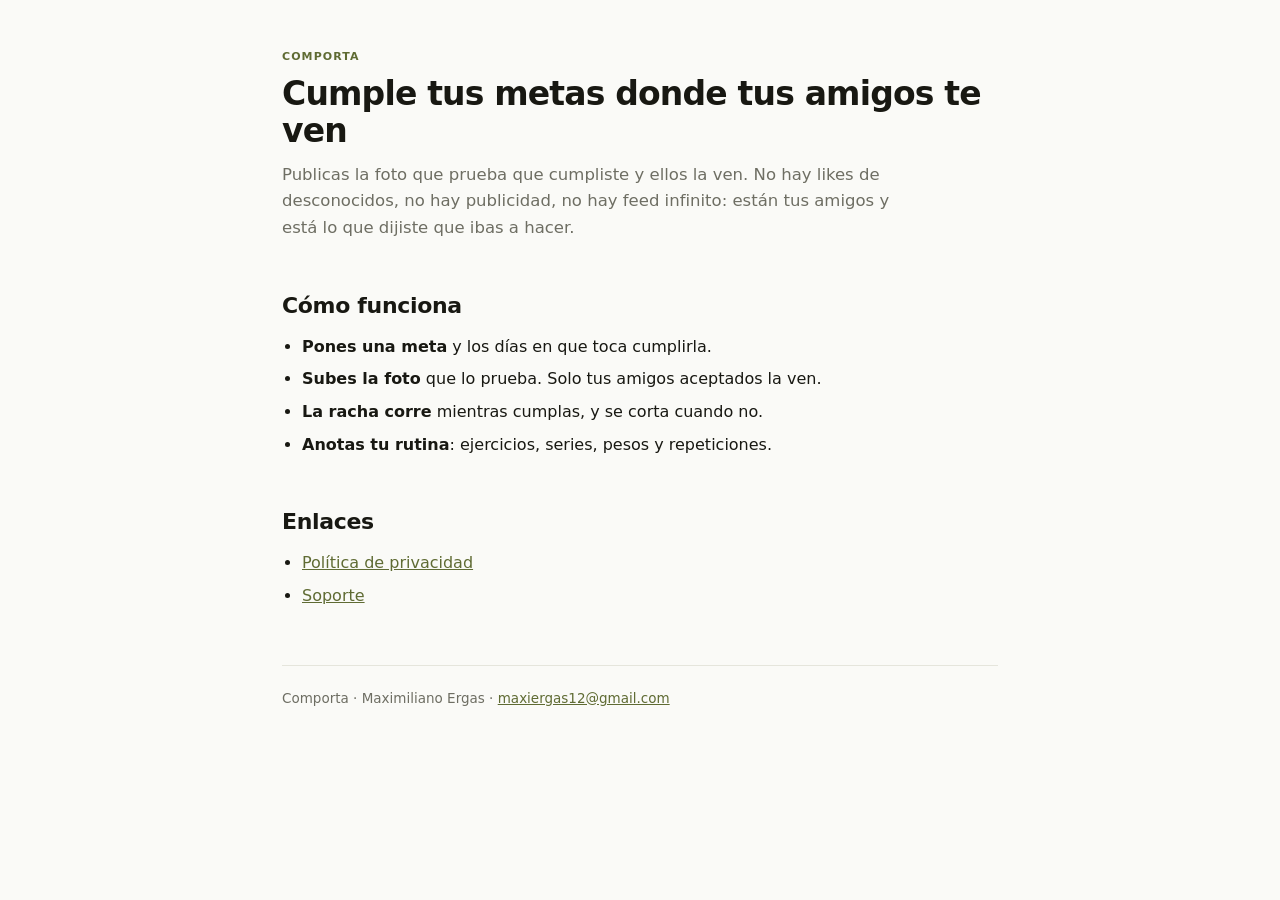
==== index.html @ 9b1d761c "Las páginas públicas de Comporta Tres páginas y una hoja de estilo: portada, política de privacidad " ====
<!doctype html>
<html lang="es"><head><meta charset="utf-8"><meta name="viewport" content="width=device-width, initial-scale=1">
<title>Comporta</title>
<link rel="stylesheet" href="estilo.css">
</head><body>
<div class="wrap">

<div class="eyebrow">Comporta</div>
<h1>Cumple tus metas donde tus amigos te ven</h1>
<p class="lede">Publicas la foto que prueba que cumpliste y ellos la ven. No hay likes de desconocidos, no hay publicidad, no hay feed infinito: están tus amigos y está lo que dijiste que ibas a hacer.</p>

<section>
  <h2>Cómo funciona</h2>
  <ul>
    <li><strong>Pones una meta</strong> y los días en que toca cumplirla.</li>
    <li><strong>Subes la foto</strong> que lo prueba. Solo tus amigos aceptados la ven.</li>
    <li><strong>La racha corre</strong> mientras cumplas, y se corta cuando no.</li>
    <li><strong>Anotas tu rutina</strong>: ejercicios, series, pesos y repeticiones.</li>
  </ul>
</section>

<section>
  <h2>Enlaces</h2>
  <ul>
    <li><a href="privacidad.html">Política de privacidad</a></li>
    <li><a href="soporte.html">Soporte</a></li>
  </ul>
</section>

<footer>
  Comporta · Maximiliano Ergas · <a href="mailto:maxiergas12@gmail.com">maxiergas12@gmail.com</a>
</footer>

</div></body></html>
---- estilo.css ----
:root{
    --bg:#FAFAF7; --card:#FFFFFF; --ink:#181812; --mut:#6E6E63; --line:#E5E5DC;
    --olive:#5F6B33; --olive-lt:#EEF0E0; --amber:#B4801F; --amber-lt:#FAEEDA;
  }
  @media (prefers-color-scheme: dark){
    :root{ --bg:#121210; --card:#1C1C18; --ink:#EFEFE8; --mut:#9C9C90; --line:#2C2C26;
           --olive:#A9B65A; --olive-lt:#252A18; --amber:#D9A441; --amber-lt:#2E2617; }
  }
  *{box-sizing:border-box}
  body{margin:0;background:var(--bg);color:var(--ink);line-height:1.62;font-size:16px;
       font-family:-apple-system,BlinkMacSystemFont,"SF Pro Text",system-ui,sans-serif;
       -webkit-font-smoothing:antialiased}
  .wrap{max-width:760px;margin:0 auto;padding:48px 22px 90px}
  .eyebrow{font-size:11px;font-weight:700;letter-spacing:.1em;text-transform:uppercase;color:var(--olive)}
  h1{font-size:33px;font-weight:800;letter-spacing:-.025em;line-height:1.12;margin:10px 0 12px}
  .lede{color:var(--mut);max-width:60ch;margin:0;font-size:16.5px}
  .fecha{color:var(--mut);font-size:13.5px;margin-top:18px}
  section{margin-top:46px}
  h2{font-size:22px;font-weight:750;letter-spacing:-.015em;margin:0 0 10px}
  h3{font-size:16px;font-weight:700;margin:26px 0 6px}
  p{margin:0 0 12px;max-width:64ch}
  ul{margin:0 0 12px;padding-left:20px;max-width:64ch}
  li{margin-bottom:7px}
  strong{font-weight:650}
  .card{background:var(--card);border:1px solid var(--line);border-radius:14px;padding:20px 22px;margin:18px 0}
  .card h3{margin-top:0}
  .card p:last-child, .card ul:last-child{margin-bottom:0}
  .falta{background:var(--amber-lt);border-radius:14px;padding:20px 22px;margin:22px 0}
  .falta h3{margin:0 0 8px;font-size:16px;color:var(--amber)}
  .falta p{color:var(--ink);font-size:14.5px}
  .falta p:last-child{margin-bottom:0}
  mark{background:var(--amber-lt);color:var(--amber);font-weight:700;padding:1px 6px;border-radius:5px}
  a{color:var(--olive)}
  table{width:100%;border-collapse:collapse;font-size:14.5px;margin:8px 0 16px}
  th{text-align:left;font-size:11px;letter-spacing:.06em;text-transform:uppercase;color:var(--mut);
     font-weight:700;padding:0 14px 9px 0;border-bottom:1px solid var(--line)}
  td{padding:11px 14px 11px 0;border-bottom:1px solid var(--line);vertical-align:top}
  footer{margin-top:56px;padding-top:22px;border-top:1px solid var(--line);color:var(--mut);font-size:13.5px}
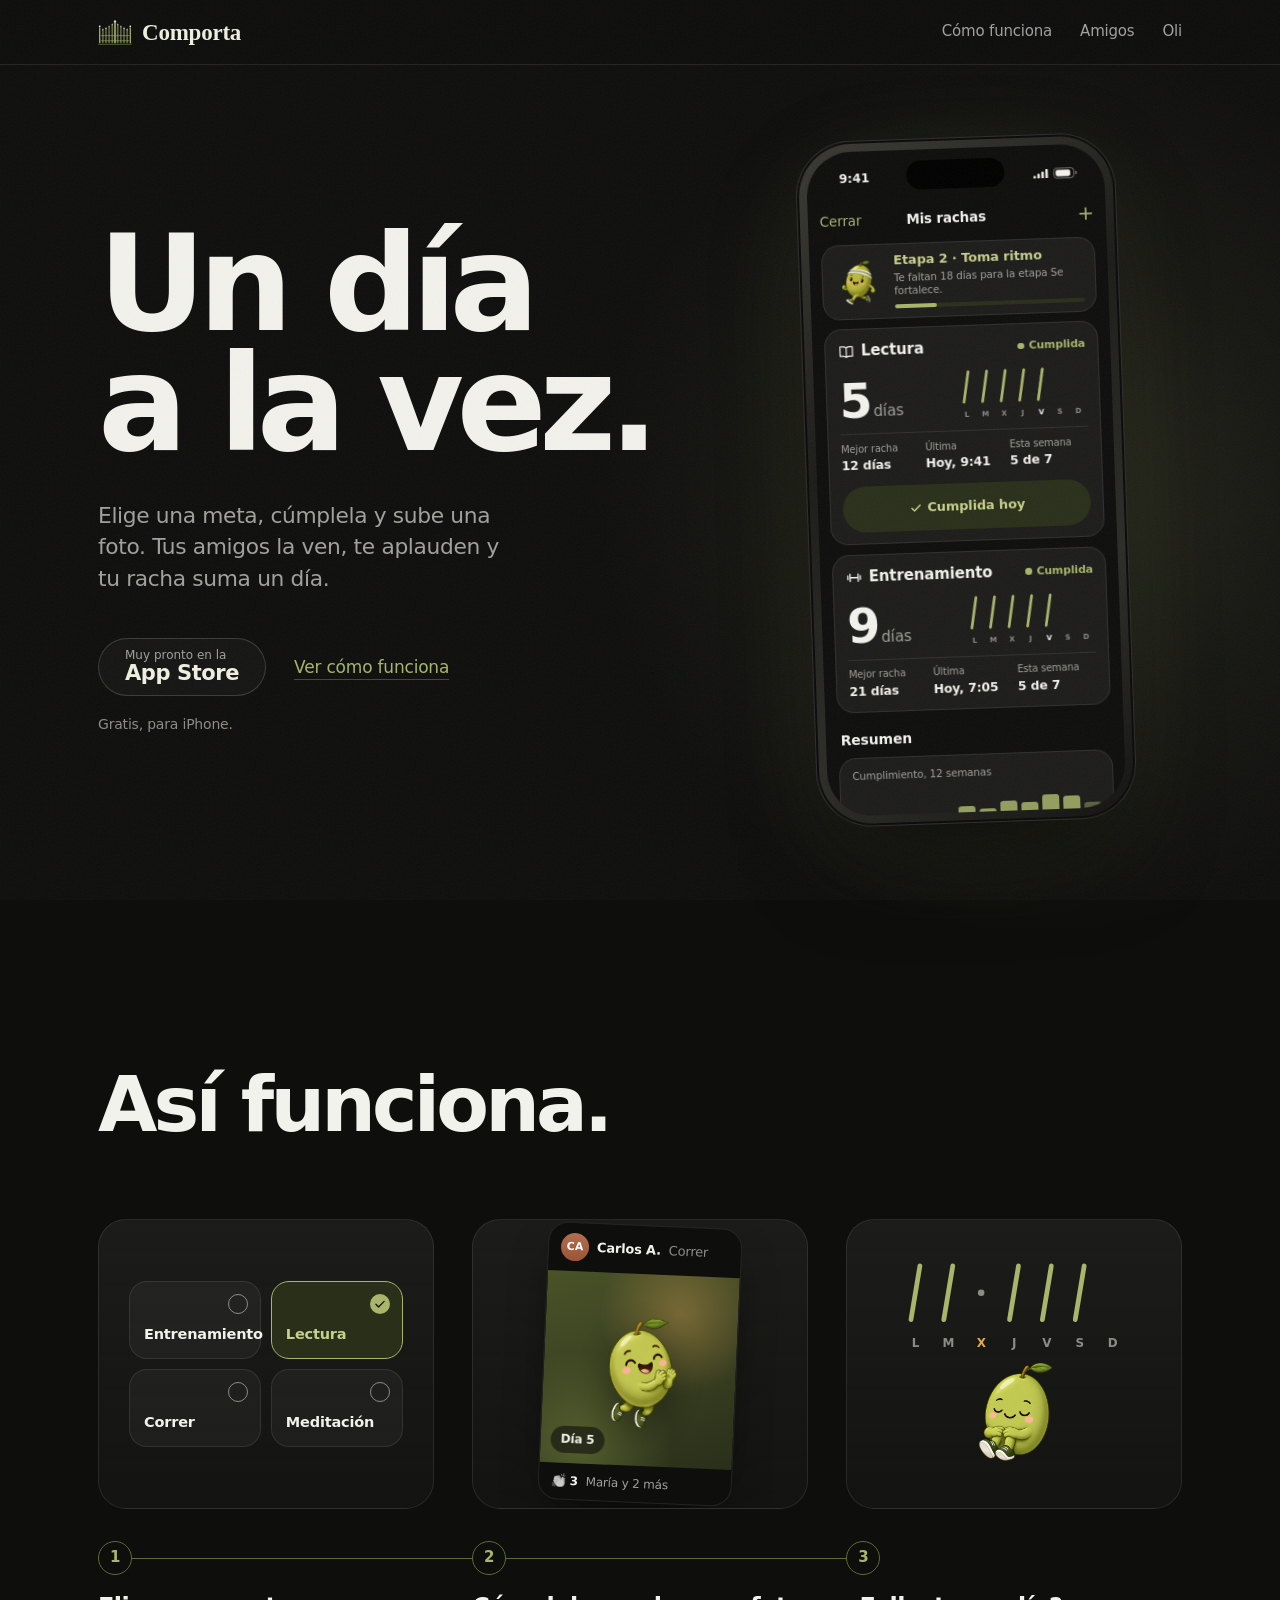
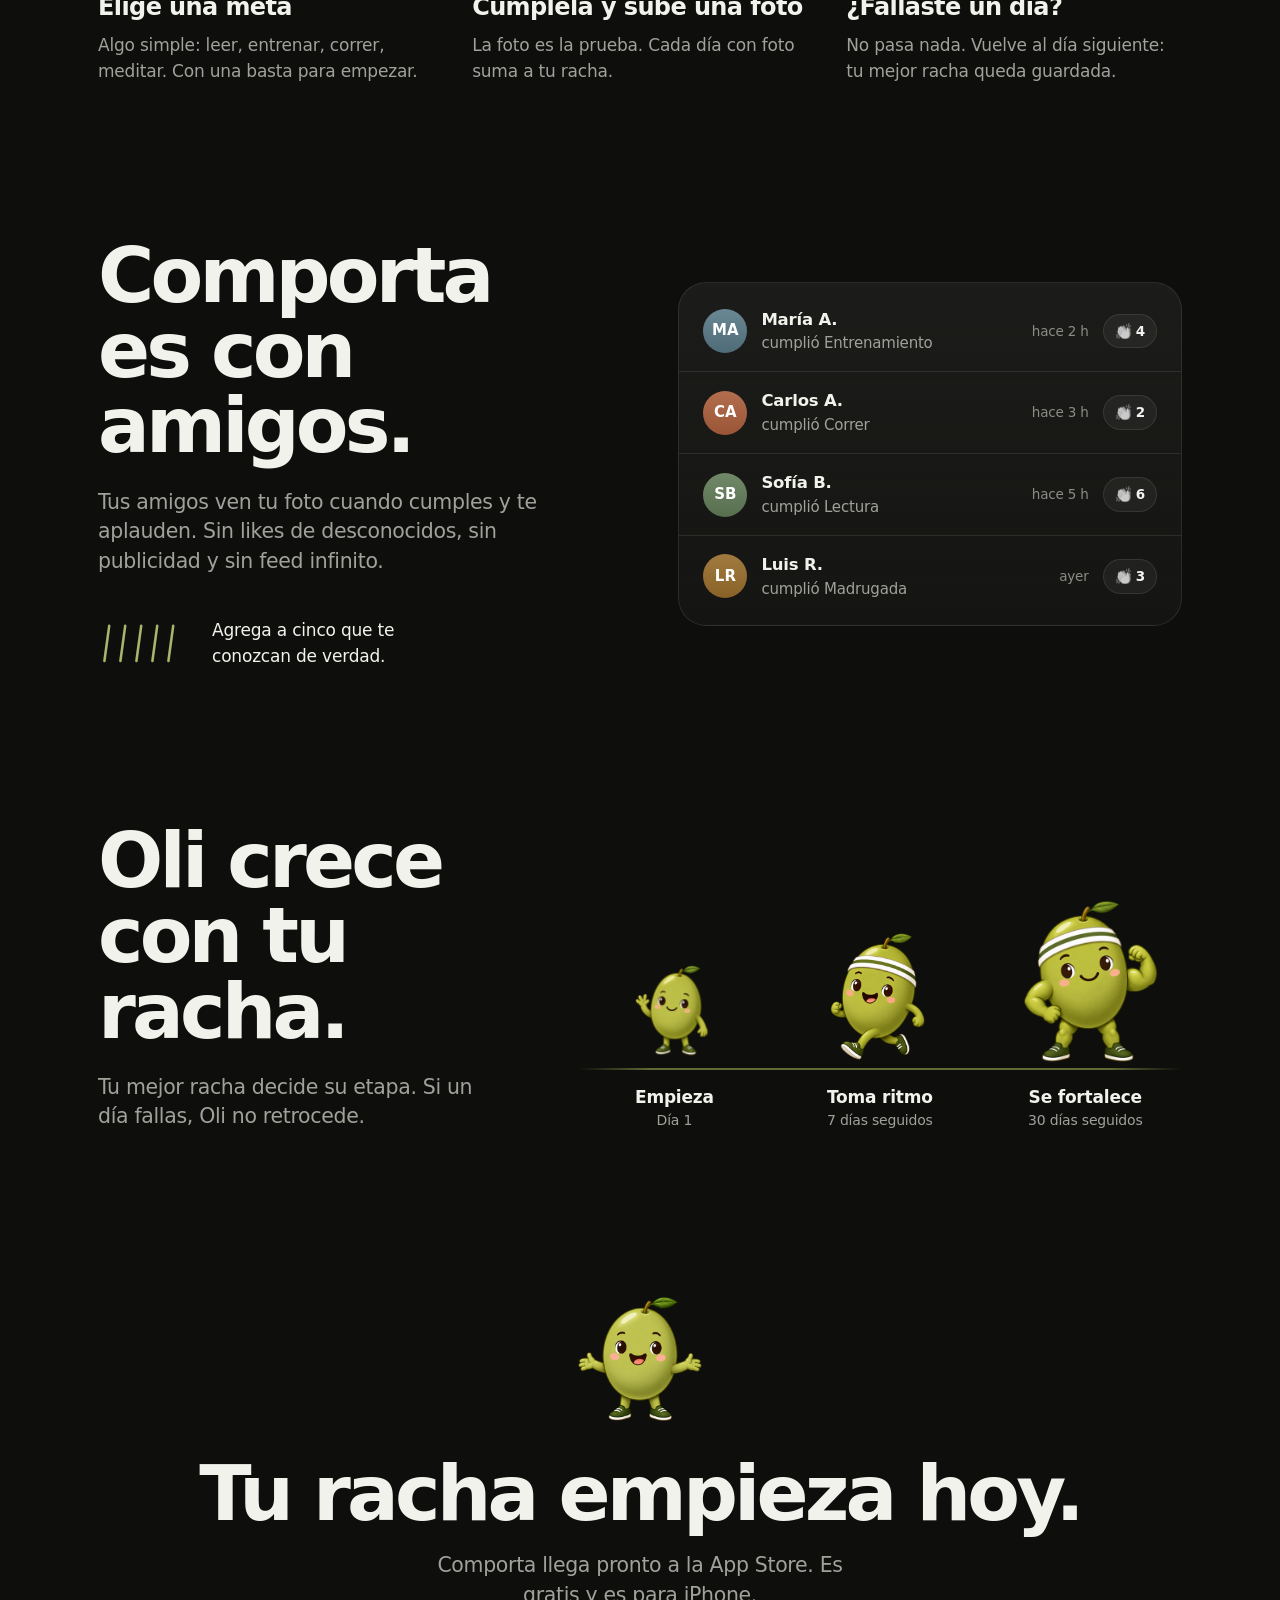
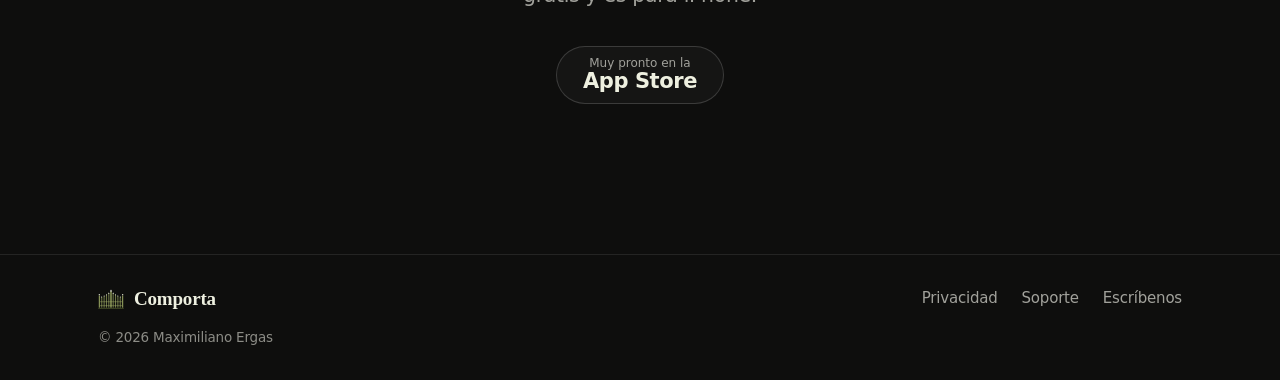
==== commit fd01b8c6: "La portada se ve como la app: oscura, con la racha en vivo y Oli (#101) La portada de texto pasa a s" ====
--- a/index.html
+++ b/index.html
@@ -1,34 +1,314 @@
 <!doctype html>
-<html lang="es"><head><meta charset="utf-8"><meta name="viewport" content="width=device-width, initial-scale=1">
-<title>Comporta</title>
-<link rel="stylesheet" href="estilo.css">
-</head><body>
-<div class="wrap">
-
-<div class="eyebrow">Comporta</div>
-<h1>Cumple tus metas donde tus amigos te ven</h1>
-<p class="lede">Publicas la foto que prueba que cumpliste y ellos la ven. No hay likes de desconocidos, no hay publicidad, no hay feed infinito: están tus amigos y está lo que dijiste que ibas a hacer.</p>
-
-<section>
-  <h2>Cómo funciona</h2>
-  <ul>
-    <li><strong>Pones una meta</strong> y los días en que toca cumplirla.</li>
-    <li><strong>Subes la foto</strong> que lo prueba. Solo tus amigos aceptados la ven.</li>
-    <li><strong>La racha corre</strong> mientras cumplas, y se corta cuando no.</li>
-    <li><strong>Anotas tu rutina</strong>: ejercicios, series, pesos y repeticiones.</li>
-  </ul>
-</section>
-
-<section>
-  <h2>Enlaces</h2>
-  <ul>
-    <li><a href="privacidad.html">Política de privacidad</a></li>
-    <li><a href="soporte.html">Soporte</a></li>
-  </ul>
-</section>
-
-<footer>
-  Comporta · Maximiliano Ergas · <a href="mailto:maxiergas12@gmail.com">maxiergas12@gmail.com</a>
+<html lang="es">
+<head>
+<meta charset="utf-8">
+<meta name="viewport" content="width=device-width, initial-scale=1, viewport-fit=cover">
+<title>Comporta: un día a la vez</title>
+<meta name="description" content="Elige una meta, cúmplela y sube una foto. Tus amigos la ven, te aplauden y tu racha suma un día. Gratis, para iPhone.">
+<meta name="theme-color" content="#0E0E0D">
+<meta name="color-scheme" content="dark">
+<meta property="og:type" content="website">
+<meta property="og:locale" content="es_CL">
+<meta property="og:title" content="Comporta: un día a la vez">
+<meta property="og:description" content="Elige una meta, cúmplela y sube una foto. Tus amigos la ven y tu racha suma un día.">
+<meta property="og:image" content="https://maximiliano-ergas.github.io/comporta-web/img/icono-1024.png">
+<link rel="icon" href="img/porton.svg" type="image/svg+xml">
+<link rel="apple-touch-icon" href="img/icono-180.png">
+<link rel="stylesheet" href="portada.css">
+</head>
+<body>
+
+<!-- El portón del logo: los barrotes son los palotes de la semana y la línea de abajo es el umbral. -->
+<svg width="0" height="0" style="position:absolute" aria-hidden="true">
+  <defs>
+    <g id="porton" stroke-linecap="round">
+      <line x1="228" y1="712" x2="796" y2="712" stroke="#5F6B33" stroke-width="14"/>
+      <line x1="244" y1="686" x2="244" y2="428" stroke="#A8B56B" stroke-width="22"/>
+      <line x1="780" y1="686" x2="780" y2="428" stroke="#A8B56B" stroke-width="22"/>
+      <circle cx="244" cy="398" r="15" fill="#EEF0E0"/>
+      <circle cx="780" cy="398" r="15" fill="#EEF0E0"/>
+      <line x1="268" y1="560" x2="502" y2="560" stroke="#A8B56B" stroke-width="10"/>
+      <line x1="522" y1="560" x2="756" y2="560" stroke="#A8B56B" stroke-width="10"/>
+      <line x1="268" y1="650" x2="502" y2="650" stroke="#A8B56B" stroke-width="10"/>
+      <line x1="522" y1="650" x2="756" y2="650" stroke="#A8B56B" stroke-width="10"/>
+      <line x1="300" y1="686" x2="300" y2="462" stroke="#A8B56B" stroke-width="15"/>
+      <line x1="354" y1="686" x2="354" y2="440" stroke="#A8B56B" stroke-width="15"/>
+      <line x1="408" y1="686" x2="408" y2="412" stroke="#A8B56B" stroke-width="15"/>
+      <line x1="462" y1="686" x2="462" y2="378" stroke="#A8B56B" stroke-width="15"/>
+      <line x1="502" y1="686" x2="502" y2="334" stroke="#A8B56B" stroke-width="15"/>
+      <line x1="724" y1="686" x2="724" y2="462" stroke="#A8B56B" stroke-width="15"/>
+      <line x1="670" y1="686" x2="670" y2="440" stroke="#A8B56B" stroke-width="15"/>
+      <line x1="616" y1="686" x2="616" y2="412" stroke="#A8B56B" stroke-width="15"/>
+      <line x1="562" y1="686" x2="562" y2="378" stroke="#A8B56B" stroke-width="15"/>
+      <line x1="522" y1="686" x2="522" y2="334" stroke="#A8B56B" stroke-width="15"/>
+      <g fill="#EEF0E0">
+        <polygon points="300,428 308,450 300,472 292,450"/>
+        <polygon points="354,406 362,428 354,450 346,428"/>
+        <polygon points="408,378 416,400 408,422 400,400"/>
+        <polygon points="462,344 470,366 462,388 454,366"/>
+        <polygon points="724,428 732,450 724,472 716,450"/>
+        <polygon points="670,406 678,428 670,450 662,428"/>
+        <polygon points="616,378 624,400 616,422 608,400"/>
+        <polygon points="562,344 570,366 562,388 554,366"/>
+        <polygon points="502,282 512,312 502,342 492,312"/>
+        <polygon points="522,282 532,312 522,342 512,312"/>
+      </g>
+    </g>
+    <symbol id="libro" viewBox="0 0 24 24"><path d="M12 6.6C10 5.1 7 4.6 3.5 5.1v13c3.5-.5 6.5 0 8.5 1.5 2-1.5 5-2 8.5-1.5v-13C17 4.6 14 5.1 12 6.6zM12 6.6v13" fill="none" stroke="currentColor" stroke-width="1.6" stroke-linejoin="round"/></symbol>
+    <symbol id="pesa" viewBox="0 0 24 24"><path d="M6.5 7v10M17.5 7v10M3.5 9.5v5M20.5 9.5v5M6.5 12h11" fill="none" stroke="currentColor" stroke-width="1.8" stroke-linecap="round"/></symbol>
+    <symbol id="visto" viewBox="0 0 24 24"><path d="M5 12.5l4.5 4.5L19 7.5" fill="none" stroke="currentColor" stroke-width="2.4" stroke-linecap="round" stroke-linejoin="round"/></symbol>
+  </defs>
+</svg>
+
+<header class="barra">
+  <div class="barra-dentro">
+    <a class="marca" href="./" aria-label="Comporta, inicio">
+      <svg class="marca-porton" viewBox="214 268 596 464" aria-hidden="true"><use href="#porton"/></svg>
+      <span class="marca-palabra">Comporta</span>
+    </a>
+    <nav class="barra-nav" aria-label="Principal">
+      <a href="#como">Cómo funciona</a>
+      <a href="#amigos">Amigos</a>
+      <a href="#oli">Oli</a>
+    </nav>
+  </div>
+</header>
+
+<main>
+
+  <section class="heroe">
+    <div class="heroe-texto">
+      <h1 class="heroe-titulo">Un día<br>a la vez.</h1>
+      <p class="heroe-bajada">Elige una meta, cúmplela y sube una foto. Tus amigos la ven, te aplauden y tu racha suma un día.</p>
+      <div class="acciones">
+        <a class="tienda" data-tienda aria-disabled="true">
+          <span class="tienda-arriba" data-tienda-arriba>Muy pronto en la</span>
+          <span class="tienda-abajo">App Store</span>
+        </a>
+        <a class="enlace" href="#como">Ver cómo funciona</a>
+      </div>
+      <p class="nota">Gratis, para iPhone.</p>
+    </div>
+
+    <div class="heroe-telefono">
+      <div class="telefono" data-demo role="img" aria-label="La pantalla Mis rachas de Comporta. Al publicar la foto de hoy, la racha de Lectura pasa de 4 a 5 días y María aplaude.">
+        <div class="pantalla" aria-hidden="true">
+          <div class="p-estado">
+            <span>9:41</span>
+            <span class="p-isla"></span>
+            <span class="p-iconos">
+              <svg viewBox="0 0 18 12"><rect x="0" y="8" width="3" height="4" rx="1"/><rect x="5" y="5.5" width="3" height="6.5" rx="1"/><rect x="10" y="3" width="3" height="9" rx="1"/><rect x="15" y="0" width="3" height="12" rx="1"/></svg>
+              <svg viewBox="0 0 26 12"><rect x="0.5" y="0.5" width="22" height="11" rx="3.5" fill="none" stroke="currentColor" opacity=".45"/><rect x="2.5" y="2.5" width="16" height="7" rx="2"/><rect x="24" y="4" width="1.6" height="4" rx=".8" opacity=".45"/></svg>
+            </span>
+          </div>
+
+          <div class="p-aviso">
+            <img src="img/porton.svg" alt="">
+            <div>
+              <b>María A. aplaudió tu foto</b>
+              <span>Lectura, hoy. Ya van 5 días.</span>
+            </div>
+            <span class="p-aviso-hora">ahora</span>
+          </div>
+
+          <div class="p-cabecera">
+            <span class="p-cabecera-lado">Cerrar</span>
+            <b>Mis rachas</b>
+            <span class="p-cabecera-lado p-mas">+</span>
+          </div>
+
+          <div class="p-tarjeta p-oli">
+            <img src="img/oli-etapa-2.png" alt="">
+            <div>
+              <b>Etapa 2 · Toma ritmo</b>
+              <span>Te faltan 18 días para la etapa Se fortalece.</span>
+              <i class="p-progreso"><i></i></i>
+            </div>
+          </div>
+
+          <div class="p-tarjeta p-racha">
+            <div class="p-racha-cabeza">
+              <svg class="p-icono"><use href="#libro"/></svg>
+              <b>Lectura</b>
+              <span class="p-punto"><span class="antes">Falta hoy</span><span class="despues">Cumplida</span></span>
+            </div>
+            <div class="p-racha-cuerpo">
+              <div class="p-cifra">
+                <span class="p-cifra-ventana"><span class="p-cifra-rollo"><span>4</span><span>5</span></span></span>
+                <small>días</small>
+              </div>
+              <svg class="p-semana" viewBox="0 0 154 66">
+                <g class="p-palotes">
+                  <line x1="14" y1="8" x2="8" y2="44"/>
+                  <line x1="36" y1="8" x2="30" y2="44"/>
+                  <line x1="58" y1="8" x2="52" y2="44"/>
+                  <line x1="80" y1="8" x2="74" y2="44"/>
+                  <line class="p-hoy-pendiente" x1="102" y1="8" x2="96" y2="44"/>
+                  <line class="p-hoy" x1="102" y1="8" x2="96" y2="44" pathLength="1"/>
+                </g>
+                <g class="p-dias">
+                  <text x="11" y="62">L</text><text x="33" y="62">M</text><text x="55" y="62">X</text><text x="77" y="62">J</text><text class="p-dia-hoy" x="99" y="62">V</text><text x="121" y="62">S</text><text x="143" y="62">D</text>
+                </g>
+              </svg>
+            </div>
+            <div class="p-datos">
+              <div><small>Mejor racha</small><b>12 días</b></div>
+              <div><small>Última</small><b><span class="antes">Ayer, 21:24</span><span class="despues">Hoy, 9:41</span></b></div>
+              <div><small>Esta semana</small><b><span class="antes">4 de 7</span><span class="despues">5 de 7</span></b></div>
+            </div>
+            <div class="p-boton"><span class="antes">Publicar y cumplir hoy</span><span class="despues"><svg><use href="#visto"/></svg>Cumplida hoy</span></div>
+          </div>
+
+          <div class="p-tarjeta p-racha">
+            <div class="p-racha-cabeza">
+              <svg class="p-icono"><use href="#pesa"/></svg>
+              <b>Entrenamiento</b>
+              <span class="p-punto p-punto-listo">Cumplida</span>
+            </div>
+            <div class="p-racha-cuerpo">
+              <div class="p-cifra"><span>9</span><small>días</small></div>
+              <svg class="p-semana" viewBox="0 0 154 66">
+                <g class="p-palotes">
+                  <line x1="14" y1="8" x2="8" y2="44"/>
+                  <line x1="36" y1="8" x2="30" y2="44"/>
+                  <line x1="58" y1="8" x2="52" y2="44"/>
+                  <line x1="80" y1="8" x2="74" y2="44"/>
+                  <line x1="102" y1="8" x2="96" y2="44"/>
+                </g>
+                <g class="p-dias">
+                  <text x="11" y="62">L</text><text x="33" y="62">M</text><text x="55" y="62">X</text><text x="77" y="62">J</text><text class="p-dia-hoy" x="99" y="62">V</text><text x="121" y="62">S</text><text x="143" y="62">D</text>
+                </g>
+              </svg>
+            </div>
+            <div class="p-datos">
+              <div><small>Mejor racha</small><b>21 días</b></div>
+              <div><small>Última</small><b>Hoy, 7:05</b></div>
+              <div><small>Esta semana</small><b>5 de 7</b></div>
+            </div>
+          </div>
+
+          <b class="p-resumen">Resumen</b>
+          <div class="p-tarjeta p-grafico">
+            <small>Cumplimiento, 12 semanas</small>
+            <div class="p-barras"><i style="--h:38%"></i><i style="--h:52%"></i><i style="--h:45%"></i><i style="--h:60%"></i><i style="--h:57%"></i><i style="--h:71%"></i><i style="--h:66%"></i><i style="--h:78%"></i><i style="--h:74%"></i><i style="--h:86%"></i><i style="--h:83%"></i><i style="--h:71%"></i></div>
+          </div>
+        </div>
+      </div>
+    </div>
+  </section>
+
+  <section class="seccion como" id="como">
+    <h2 class="titulo">Así funciona.</h2>
+    <ol class="pasos">
+      <li class="paso">
+        <div class="paso-visual">
+          <div class="metas" aria-hidden="true">
+            <span class="meta">Entrenamiento<i></i></span>
+            <span class="meta meta-elegida">Lectura<i><svg><use href="#visto"/></svg></i></span>
+            <span class="meta">Correr<i></i></span>
+            <span class="meta">Meditación<i></i></span>
+          </div>
+        </div>
+        <span class="paso-n" aria-hidden="true">1</span>
+        <h3>Elige una meta</h3>
+        <p>Algo simple: leer, entrenar, correr, meditar. Con una basta para empezar.</p>
+      </li>
+      <li class="paso">
+        <div class="paso-visual">
+          <figure class="foto" aria-hidden="true">
+            <div class="foto-quien"><span class="mono mono-terracota">CA</span><b>Carlos A.</b><span>Correr</span></div>
+            <div class="foto-imagen"><img src="img/oli-celebra.png" alt="" loading="lazy"><span class="foto-dia">Día 5</span></div>
+            <div class="foto-pie"><span class="foto-aplauso">👏 3</span><span>María y 2 más</span></div>
+          </figure>
+        </div>
+        <span class="paso-n" aria-hidden="true">2</span>
+        <h3>Cúmplela y sube una foto</h3>
+        <p>La foto es la prueba. Cada día con foto suma a tu racha.</p>
+      </li>
+      <li class="paso">
+        <div class="paso-visual">
+          <div class="semana-falla" aria-hidden="true">
+            <svg class="semana-grande" viewBox="0 0 154 66">
+              <g class="palotes-grandes">
+                <line x1="14" y1="8" x2="8" y2="44"/>
+                <line x1="36" y1="8" x2="30" y2="44"/>
+                <line x1="80" y1="8" x2="74" y2="44"/>
+                <line x1="102" y1="8" x2="96" y2="44"/>
+                <line x1="124" y1="8" x2="118" y2="44"/>
+              </g>
+              <circle class="hueco" cx="55" cy="26" r="2.2"/>
+              <g class="p-dias">
+                <text x="11" y="62">L</text><text x="33" y="62">M</text><text class="dia-falla" x="55" y="62">X</text><text x="77" y="62">J</text><text x="99" y="62">V</text><text x="121" y="62">S</text><text x="143" y="62">D</text>
+              </g>
+            </svg>
+            <img src="img/oli-descansa.png" alt="" loading="lazy">
+          </div>
+        </div>
+        <span class="paso-n" aria-hidden="true">3</span>
+        <h3>¿Fallaste un día?</h3>
+        <p>No pasa nada. Vuelve al día siguiente: tu mejor racha queda guardada.</p>
+      </li>
+    </ol>
+  </section>
+
+  <section class="seccion amigos" id="amigos">
+    <div class="amigos-texto">
+      <h2 class="titulo">Comporta es con amigos.</h2>
+      <p class="parrafo">Tus amigos ven tu foto cuando cumples y te aplauden. Sin likes de desconocidos, sin publicidad y sin feed infinito.</p>
+      <div class="cinco">
+        <svg viewBox="0 0 120 56" aria-hidden="true">
+          <line x1="14" y1="6" x2="8" y2="50"/><line x1="34" y1="6" x2="28" y2="50"/><line x1="54" y1="6" x2="48" y2="50"/><line x1="74" y1="6" x2="68" y2="50"/><line x1="94" y1="6" x2="88" y2="50"/>
+        </svg>
+        <p>Agrega a cinco que te conozcan de verdad.</p>
+      </div>
+    </div>
+    <ul class="actividad" aria-label="Ejemplo de lo que ves de tus amigos">
+      <li><span class="mono mono-pizarra" aria-hidden="true">MA</span><div><b>María A.</b><span>cumplió Entrenamiento</span></div><time>hace 2 h</time><span class="aplausos">👏 4</span></li>
+      <li><span class="mono mono-terracota" aria-hidden="true">CA</span><div><b>Carlos A.</b><span>cumplió Correr</span></div><time>hace 3 h</time><span class="aplausos">👏 2</span></li>
+      <li><span class="mono mono-musgo" aria-hidden="true">SB</span><div><b>Sofía B.</b><span>cumplió Lectura</span></div><time>hace 5 h</time><span class="aplausos">👏 6</span></li>
+      <li><span class="mono mono-ocre" aria-hidden="true">LR</span><div><b>Luis R.</b><span>cumplió Madrugada</span></div><time>ayer</time><span class="aplausos">👏 3</span></li>
+    </ul>
+  </section>
+
+  <section class="seccion oli" id="oli">
+    <div class="oli-texto">
+      <h2 class="titulo">Oli crece con tu racha.</h2>
+      <p class="parrafo">Tu mejor racha decide su etapa. Si un día fallas, Oli no retrocede.</p>
+    </div>
+    <ol class="etapas">
+      <li class="etapa etapa-1"><img src="img/oli-etapa-1.png" alt="" loading="lazy"><b>Empieza</b><span>Día 1</span></li>
+      <li class="etapa etapa-2"><img src="img/oli-etapa-2.png" alt="" loading="lazy"><b>Toma ritmo</b><span>7 días seguidos</span></li>
+      <li class="etapa etapa-3"><img src="img/oli-etapa-3.png" alt="" loading="lazy"><b>Se fortalece</b><span>30 días seguidos</span></li>
+    </ol>
+  </section>
+
+  <section class="seccion final">
+    <img class="final-oli" src="img/oli-recibe.png" alt="Oli, la mascota de Comporta, con los brazos abiertos" loading="lazy">
+    <h2 class="titulo">Tu racha empieza hoy.</h2>
+    <p class="parrafo" data-final-nota>Comporta llega pronto a la App Store. Es gratis y es para iPhone.</p>
+    <a class="tienda" data-tienda aria-disabled="true">
+      <span class="tienda-arriba" data-tienda-arriba>Muy pronto en la</span>
+      <span class="tienda-abajo">App Store</span>
+    </a>
+  </section>
+
+</main>
+
+<footer class="pie">
+  <div class="pie-dentro">
+    <a class="marca marca-chica" href="./" aria-label="Comporta, inicio">
+      <svg class="marca-porton" viewBox="214 268 596 464" aria-hidden="true"><use href="#porton"/></svg>
+      <span class="marca-palabra">Comporta</span>
+    </a>
+    <nav class="pie-nav" aria-label="Legal y contacto">
+      <a href="privacidad.html">Privacidad</a>
+      <a href="soporte.html">Soporte</a>
+      <a href="mailto:maxiergas12@gmail.com">Escríbenos</a>
+    </nav>
+    <p class="pie-firma">© 2026 Maximiliano Ergas</p>
+  </div>
 </footer>
 
-</div></body></html>
+<script src="portada.js"></script>
+</body>
+</html>
--- a/portada.css
+++ b/portada.css
@@ -0,0 +1,420 @@
+/* La portada. Las demás páginas siguen con estilo.css.
+   Los colores son los de DesignSystem.swift en modo oscuro: la portada se ve como la app. */
+
+:root{
+  --fondo:#0E0E0D;          /* comportaBackground, oscuro */
+  --tinta:#181812;          /* comportaInk */
+  --superficie:#1C1C1A;     /* comportaChip, oscuro */
+  --superficie-alta:#24241F;
+  --oliva:#A8B56B;          /* comportaPrimary, oscuro */
+  --oliva-hondo:#5F6B33;    /* el oliva de la marca: el umbral */
+  --oliva-tenue:#2A2F1A;    /* comportaPrimaryLight, oscuro */
+  --oliva-claro:#C6D08C;    /* comportaPrimaryDark, oscuro */
+  --crema:#EEF0E0;
+  --ambar:#E0A857;          /* comportaWarning, oscuro */
+  --texto:#F2F2EC;
+  --texto-2:#A1A19B;        /* comportaTextSecondary, oscuro */
+  --texto-3:#8C8C86;
+  --filete:rgba(255,255,255,.09);
+  --filete-fuerte:rgba(255,255,255,.16);
+
+  --sans:-apple-system,BlinkMacSystemFont,"SF Pro Display","SF Pro Text","Helvetica Neue",system-ui,"Segoe UI",Roboto,sans-serif;
+  --serif:ui-serif,"New York",Georgia,"Times New Roman",serif;
+
+  --ancho:1180px;
+  --margen:clamp(20px,5vw,48px);
+  --suave:cubic-bezier(.22,1,.36,1);
+}
+
+*,*::before,*::after{box-sizing:border-box}
+html{scroll-behavior:smooth;-webkit-text-size-adjust:100%}
+body{
+  margin:0;background:var(--fondo);color:var(--texto);
+  font:400 18px/1.55 var(--sans);letter-spacing:-.011em;
+  -webkit-font-smoothing:antialiased;-moz-osx-font-smoothing:grayscale;
+  overflow-x:hidden;
+}
+/* Grano fino sobre todo: le quita a la pantalla el negro plano de un fondo digital. */
+body::after{
+  content:"";position:fixed;inset:0;pointer-events:none;z-index:50;opacity:.05;
+  background-image:url("data:image/svg+xml,%3Csvg xmlns='http://www.w3.org/2000/svg' width='160' height='160'%3E%3Cfilter id='g'%3E%3CfeTurbulence type='fractalNoise' baseFrequency='.9' numOctaves='2' stitchTiles='stitch'/%3E%3C/filter%3E%3Crect width='100%25' height='100%25' filter='url(%23g)'/%3E%3C/svg%3E");
+}
+img{display:block;max-width:100%}
+a{color:inherit}
+:focus-visible{outline:2px solid var(--oliva);outline-offset:4px;border-radius:8px}
+::selection{background:var(--oliva);color:var(--tinta)}
+
+/* ---------- Barra ---------- */
+
+.barra{
+  position:sticky;top:0;z-index:20;
+  background:rgba(14,14,13,.72);
+  -webkit-backdrop-filter:saturate(1.4) blur(18px);backdrop-filter:saturate(1.4) blur(18px);
+  border-bottom:1px solid var(--filete);
+}
+/* Los saltos a una sección quedan bajo la barra, no tapados por ella. */
+section[id]{scroll-margin-top:64px}
+.barra-dentro{
+  max-width:var(--ancho);margin:0 auto;padding:0 var(--margen);
+  height:64px;display:flex;align-items:center;justify-content:space-between;gap:24px;
+}
+.marca{display:inline-flex;align-items:center;gap:10px;text-decoration:none;color:var(--crema)}
+.marca-porton{width:34px;height:auto;overflow:visible}
+.marca-palabra{font:600 23px/1 var(--serif);letter-spacing:-.01em}
+.barra-nav{display:flex;gap:28px}
+.barra-nav a{
+  font-size:15px;color:var(--texto-2);text-decoration:none;
+  transition:color .2s ease;
+}
+.barra-nav a:hover{color:var(--texto)}
+
+/* ---------- Héroe ---------- */
+
+.heroe{
+  position:relative;
+  max-width:var(--ancho);margin:0 auto;padding:clamp(48px,8vh,96px) var(--margen) clamp(64px,10vh,120px);
+  display:grid;grid-template-columns:minmax(0,1.15fr) minmax(0,.85fr);
+  align-items:center;gap:clamp(32px,5vw,80px);
+  min-height:min(calc(100svh - 64px),920px);
+}
+/* El halo oliva detrás del teléfono. */
+.heroe::before{
+  content:"";position:absolute;z-index:-1;pointer-events:none;
+  width:900px;height:900px;right:-260px;top:50%;transform:translateY(-50%);
+  background:radial-gradient(closest-side,rgba(168,181,107,.16),rgba(168,181,107,.05) 55%,transparent);
+}
+.heroe-titulo{
+  margin:0;font-weight:700;
+  font-size:clamp(68px,10.4vw,152px);line-height:.9;letter-spacing:-.058em;
+  color:var(--texto);
+}
+.heroe-bajada{
+  margin:clamp(24px,3vw,36px) 0 0;max-width:30ch;
+  font-size:clamp(19px,1.7vw,23px);line-height:1.45;letter-spacing:-.016em;color:var(--texto-2);
+}
+.acciones{display:flex;flex-wrap:wrap;align-items:center;gap:14px 28px;margin-top:clamp(28px,3.5vw,44px)}
+.nota{margin:18px 0 0;font-size:14px;color:var(--texto-3)}
+
+.tienda{
+  display:inline-flex;flex-direction:column;justify-content:center;
+  min-height:58px;padding:9px 26px 10px;border-radius:999px;
+  border:1px solid var(--filete-fuerte);background:rgba(255,255,255,.03);
+  color:var(--crema);text-decoration:none;line-height:1.1;
+}
+.tienda-arriba{font-size:12px;color:var(--texto-2);letter-spacing:0}
+.tienda-abajo{font-size:21px;font-weight:600;letter-spacing:-.02em}
+.tienda[aria-disabled="true"]{cursor:default}
+/* Con la dirección de la tienda puesta, deja de ser un aviso y pasa a ser el botón principal. */
+.tienda.lista{background:var(--oliva);border-color:var(--oliva);color:var(--tinta);transition:transform .2s var(--suave),background .2s ease}
+.tienda.lista .tienda-arriba{color:rgba(24,24,18,.7)}
+.tienda.lista:hover{background:var(--oliva-claro)}
+.tienda.lista:active{transform:scale(.97)}
+
+.enlace{
+  font-size:17px;font-weight:500;color:var(--oliva);
+  text-decoration:underline;text-decoration-color:rgba(168,181,107,.35);text-underline-offset:6px;
+  transition:text-decoration-color .2s ease;
+}
+.enlace:hover{text-decoration-color:var(--oliva)}
+
+.heroe-texto > *{animation:entra 1s var(--suave) both}
+.heroe-bajada{animation-delay:.08s}
+.acciones{animation-delay:.16s}
+.nota{animation-delay:.22s}
+.heroe-telefono{display:flex;justify-content:center;animation:sube 1.2s var(--suave) .15s both}
+@keyframes entra{from{opacity:0;transform:translateY(18px)}}
+@keyframes sube{from{opacity:0;transform:translateY(48px) scale(.97)}}
+
+/* ---------- El teléfono ---------- */
+
+.telefono{
+  --tw:320px;
+  position:relative;width:var(--tw);aspect-ratio:9/19.3;flex:none;
+  padding:11px;border-radius:56px;
+  background:linear-gradient(145deg,#3a3a34,#1b1b18 38%,#2c2c27 70%,#121210);
+  box-shadow:
+    inset 0 0 0 1px rgba(255,255,255,.14),
+    inset 0 0 0 3px #0a0a09,
+    0 50px 100px -30px rgba(0,0,0,.9),
+    0 30px 120px -40px rgba(168,181,107,.35);
+  /* --rx y --ry los mueve el puntero (portada.js); sin puntero fino quedan en cero. */
+  transform:perspective(1400px) rotateX(var(--rx,0deg)) rotateY(var(--ry,0deg)) rotate(-2deg);
+  transition:transform .7s var(--suave);
+}
+.pantalla{
+  position:relative;height:100%;overflow:hidden;
+  border-radius:45px;background:var(--fondo);
+  font-size:calc(var(--tw) / 31);line-height:1.3;letter-spacing:-.01em;
+  padding:0 1.15em;color:var(--texto);
+}
+.p-estado{
+  display:flex;align-items:center;justify-content:space-between;
+  height:4.4em;padding:0 1.2em 0 1.6em;font-size:1.25em;font-weight:600;letter-spacing:0;
+}
+.p-estado > span:first-child{font-size:.95em}
+.p-isla{position:absolute;left:50%;top:.85em;transform:translateX(-50%);width:7.6em;height:2.25em;border-radius:2em;background:#000}
+.p-iconos{display:flex;gap:.4em;align-items:center}
+.p-iconos svg{height:.75em;width:auto;fill:currentColor}
+.p-iconos svg + svg{height:.85em}
+
+.p-cabecera{display:flex;align-items:center;justify-content:space-between;margin:.2em 0 1em;font-size:1.3em}
+.p-cabecera b{font-weight:600}
+.p-cabecera-lado{color:var(--oliva);min-width:3.2em}
+.p-mas{text-align:right;font-size:1.5em;line-height:1}
+
+.p-tarjeta{
+  background:var(--superficie);border:1px solid var(--filete);border-radius:1.7em;
+  padding:1.15em 1.2em;margin-bottom:.95em;
+}
+.p-oli{display:flex;align-items:center;gap:1em;padding:.8em 1.1em}
+.p-oli img{width:4.8em;height:4.8em;object-fit:contain;flex:none}
+.p-oli b{display:block;font-size:1.25em;font-weight:600;color:var(--oliva-claro)}
+.p-oli span{display:block;font-size:1em;color:var(--texto-2);margin-top:.15em}
+.p-progreso{display:block;height:.42em;border-radius:1em;background:var(--oliva-tenue);margin-top:.65em;overflow:hidden}
+.p-progreso i{display:block;height:100%;width:22%;border-radius:inherit;background:var(--oliva)}
+
+.p-racha-cabeza{display:flex;align-items:center;gap:.55em}
+.p-icono{width:1.7em;height:1.7em;color:var(--texto)}
+.p-racha-cabeza b{font-size:1.45em;font-weight:600;flex:1}
+.p-punto{display:inline-flex;align-items:center;gap:.45em;font-size:1.05em;font-weight:600;color:var(--ambar);transition:color .4s ease}
+.p-punto::before{content:"";width:.6em;height:.6em;border-radius:50%;background:currentColor}
+.p-punto-listo{color:var(--oliva)}
+
+.p-racha-cuerpo{display:flex;align-items:flex-end;justify-content:space-between;margin:.7em 0 .9em}
+.p-cifra{display:flex;align-items:baseline;gap:.25em;font-variant-numeric:tabular-nums}
+.p-cifra > span{font-size:4.6em;font-weight:700;line-height:1;letter-spacing:-.04em}
+.p-cifra small{font-size:1.45em;color:var(--texto-2)}
+.p-cifra-ventana{display:inline-block;height:1em;overflow:hidden}
+.p-cifra-rollo{display:flex;flex-direction:column;transition:transform .7s var(--suave)}
+.p-cifra-rollo span{height:1em}
+.p-semana{width:12.6em;height:auto;overflow:visible}
+.p-palotes line,.palotes-grandes line,.cinco line{stroke:var(--oliva);stroke-width:3.2;stroke-linecap:round}
+.p-hoy-pendiente{stroke-dasharray:3 4.6}
+.p-palotes .p-hoy-pendiente{stroke:var(--oliva-hondo)}
+.p-hoy{stroke-dasharray:1;stroke-dashoffset:1;transition:stroke-dashoffset .6s var(--suave)}
+.p-dias text{font:600 8.5px var(--sans);fill:var(--texto-3);text-anchor:middle}
+.p-dias .p-dia-hoy{fill:var(--texto)}
+
+.p-datos{display:grid;grid-template-columns:repeat(3,1fr);gap:.5em;border-top:1px solid var(--filete);padding-top:.85em}
+.p-datos small{display:block;font-size:.95em;color:var(--texto-2)}
+.p-datos b{display:block;font-size:1.2em;font-weight:600;margin-top:.15em;white-space:nowrap}
+.p-boton{
+  display:flex;align-items:center;justify-content:center;gap:.4em;
+  height:3.5em;margin-top:1em;border-radius:3em;
+  background:var(--oliva);color:var(--tinta);font-size:1.25em;font-weight:600;
+  transition:transform .25s var(--suave),background .4s ease,color .4s ease;
+}
+.p-boton svg{width:1.1em;height:1.1em}
+
+.p-resumen{display:block;font-size:1.35em;font-weight:600;margin:1.3em 0 .6em .2em}
+.p-grafico small{font-size:1em;color:var(--texto-2)}
+.p-barras{display:flex;align-items:flex-end;gap:.45em;height:6em;margin-top:.8em}
+.p-barras i{flex:1;height:var(--h);border-radius:.3em;background:var(--oliva);opacity:.85}
+.p-barras i:last-child{opacity:.45}
+
+/* Los dos estados de un mismo texto: antes y después de publicar. */
+.despues{display:none}
+.cumplido .antes{display:none}
+.cumplido .despues{display:inline-flex;align-items:center;gap:.35em}
+
+.p-aviso{
+  position:absolute;z-index:3;left:.7em;right:.7em;top:.7em;
+  display:flex;align-items:center;gap:.8em;padding:.85em 1em;border-radius:1.8em;
+  background:rgba(48,48,43,.82);
+  -webkit-backdrop-filter:blur(20px) saturate(1.5);backdrop-filter:blur(20px) saturate(1.5);
+  box-shadow:0 1em 3em rgba(0,0,0,.45),inset 0 0 0 1px rgba(255,255,255,.08);
+  transform:translateY(-140%);opacity:0;
+  transition:transform .8s var(--suave),opacity .5s ease;
+}
+.p-aviso img{width:3.1em;height:3.1em;border-radius:.75em;flex:none}
+.p-aviso div{flex:1;min-width:0}
+.p-aviso b{display:block;font-size:1.1em;font-weight:600}
+.p-aviso span{display:block;font-size:1.02em;color:var(--texto-2)}
+.p-aviso-hora{align-self:flex-start;font-size:.9em!important;color:var(--texto-3)!important}
+
+/* La secuencia: se presiona el botón, se marca el palote del viernes, la cifra sube y llega el aplauso. */
+.presiona .p-boton{transform:scale(.95)}
+.cumplido .p-hoy{stroke-dashoffset:0}
+.cumplido .p-cifra-rollo{transform:translateY(-1em)}
+.cumplido .p-racha .p-punto{color:var(--oliva)}
+.cumplido .p-racha .p-boton{background:var(--oliva-tenue);color:var(--oliva-claro)}
+.avisado .p-aviso{transform:none;opacity:1}
+
+/* ---------- Secciones ---------- */
+
+.seccion{max-width:var(--ancho);margin:0 auto;padding:clamp(88px,12vw,160px) var(--margen) 0}
+.titulo{
+  margin:0;font-weight:700;
+  font-size:clamp(42px,6vw,80px);line-height:.98;letter-spacing:-.05em;
+}
+.parrafo{margin:24px 0 0;max-width:34ch;font-size:clamp(19px,1.6vw,22px);line-height:1.45;color:var(--texto-2);letter-spacing:-.016em}
+
+/* Así funciona: tres pasos sobre el umbral, la línea que en el logo cruza completa. */
+.pasos{
+  --g:clamp(24px,3vw,48px);
+  list-style:none;margin:clamp(48px,6vw,80px) 0 0;padding:0;
+  display:grid;grid-template-columns:repeat(3,minmax(0,1fr));gap:var(--g);
+  position:relative;
+}
+/* Une el centro del primer número con el del tercero. */
+.pasos::before{
+  content:"";position:absolute;height:1px;
+  top:calc(290px + 32px + 17px);left:17px;
+  width:calc((100% - 2 * var(--g)) * 2 / 3 + 2 * var(--g));
+  background:var(--oliva-hondo);
+}
+.paso{display:flex;flex-direction:column}
+.paso-visual{
+  height:290px;display:flex;align-items:center;justify-content:center;
+  border-radius:28px;background:linear-gradient(180deg,var(--superficie),rgba(28,28,26,.4));
+  border:1px solid var(--filete);overflow:hidden;
+}
+.paso-n{
+  display:flex;align-items:center;justify-content:center;
+  width:34px;height:34px;margin:32px 0 18px;border-radius:50%;
+  border:1px solid var(--oliva-hondo);color:var(--oliva);font-size:15px;font-weight:600;
+  background:var(--fondo);position:relative;z-index:1;
+}
+.paso h3{margin:0;font-size:24px;font-weight:600;letter-spacing:-.025em;line-height:1.2}
+.paso p{margin:10px 0 0;max-width:30ch;color:var(--texto-2);font-size:17px}
+
+.metas{display:grid;grid-template-columns:repeat(2,minmax(0,1fr));gap:10px;width:82%}
+.meta{
+  position:relative;display:flex;align-items:flex-end;height:78px;padding:12px 14px;
+  border-radius:18px;background:rgba(255,255,255,.04);border:1px solid var(--filete);
+  font-size:14.5px;font-weight:600;color:var(--texto);
+}
+.meta i{position:absolute;right:12px;top:12px;width:20px;height:20px;border-radius:50%;border:1.5px solid var(--texto-3)}
+.meta-elegida{background:var(--oliva-tenue);border-color:var(--oliva);color:var(--oliva-claro)}
+.meta-elegida i{border:none;background:var(--oliva);color:var(--tinta);display:flex;align-items:center;justify-content:center}
+.meta-elegida i svg{width:14px;height:14px}
+
+.foto{margin:0;width:min(58%,196px);background:var(--fondo);border-radius:20px;overflow:hidden;border:1px solid var(--filete);box-shadow:0 20px 50px -20px rgba(0,0,0,.8);transform:rotate(2.5deg)}
+.foto-quien{display:flex;align-items:center;gap:8px;padding:10px 12px;font-size:13px}
+.foto-quien b{font-weight:600}
+.foto-quien span:last-child{color:var(--texto-3)}
+.foto-imagen{
+  position:relative;aspect-ratio:1/1;
+  background:
+    radial-gradient(60% 60% at 70% 20%,rgba(224,168,87,.35),transparent 70%),
+    radial-gradient(70% 70% at 20% 90%,rgba(95,107,51,.75),transparent 70%),
+    linear-gradient(160deg,#4a5228,#2a2f1a);
+}
+.foto-imagen img{position:absolute;inset:12% 14% 4%;width:72%;height:84%;object-fit:contain;filter:drop-shadow(0 12px 18px rgba(0,0,0,.35))}
+.foto-dia{position:absolute;left:10px;bottom:10px;padding:4px 10px;border-radius:999px;background:rgba(14,14,13,.6);-webkit-backdrop-filter:blur(8px);backdrop-filter:blur(8px);font-size:12px;font-weight:600}
+.foto-pie{display:flex;align-items:center;gap:8px;padding:9px 12px;font-size:12px;color:var(--texto-2);white-space:nowrap}
+.foto-aplauso{font-weight:600;color:var(--texto)}
+/* El aplauso en gris: el emoji amarillo rompía la paleta. */
+.foto-aplauso,.aplausos{filter:grayscale(1)}
+
+.semana-falla{display:flex;flex-direction:column;align-items:center;gap:6px}
+.semana-grande{width:230px;height:auto;overflow:visible}
+.semana-grande .p-dias text{font-size:8px}
+.semana-grande .dia-falla{fill:var(--ambar)}
+.hueco{fill:var(--texto-3)}
+.semana-falla img{width:120px;height:120px;object-fit:contain;margin-top:-4px}
+
+.mono{
+  display:inline-flex;align-items:center;justify-content:center;flex:none;
+  width:28px;height:28px;border-radius:50%;
+  font-size:11px;font-weight:600;color:#fff;letter-spacing:0;
+}
+/* Los monogramas de la app: degradé de tono medio, familia tierra. */
+.mono-pizarra{background:linear-gradient(#6A8794,#4F6B78)}
+.mono-terracota{background:linear-gradient(#B26E4E,#9A5536)}
+.mono-musgo{background:linear-gradient(#718968,#576F4E)}
+.mono-ocre{background:linear-gradient(#A07A3F,#886227)}
+
+/* Amigos */
+.amigos{display:grid;grid-template-columns:minmax(0,1fr) minmax(0,1fr);gap:clamp(40px,6vw,96px);align-items:center}
+.cinco{display:flex;align-items:center;gap:18px;margin-top:40px}
+.cinco svg{width:96px;height:auto;flex:none}
+.cinco p{margin:0;font-size:17px;color:var(--texto);max-width:22ch}
+.actividad{
+  list-style:none;margin:0;padding:8px 0;border-radius:28px;
+  background:linear-gradient(180deg,var(--superficie),rgba(28,28,26,.5));border:1px solid var(--filete);
+}
+.actividad li{display:flex;align-items:center;gap:14px;padding:16px 24px}
+.actividad li + li{border-top:1px solid var(--filete)}
+.actividad .mono{width:44px;height:44px;font-size:15px}
+.actividad div{flex:1;min-width:0}
+.actividad b{display:block;font-size:16.5px;font-weight:600}
+.actividad div span{display:block;font-size:15px;color:var(--texto-2)}
+.actividad time{font-size:13.5px;color:var(--texto-3);white-space:nowrap}
+.aplausos{
+  font-size:13.5px;font-weight:600;padding:6px 11px;border-radius:999px;
+  background:rgba(255,255,255,.05);border:1px solid var(--filete);white-space:nowrap;
+}
+
+/* Oli: tres etapas paradas sobre el mismo umbral, cada una más grande. */
+.oli{display:grid;grid-template-columns:minmax(0,.8fr) minmax(0,1.2fr);gap:clamp(40px,6vw,96px);align-items:end}
+.etapas{
+  list-style:none;margin:0;padding:0 0 0;
+  display:grid;grid-template-columns:repeat(3,minmax(0,1fr));align-items:end;gap:12px;
+  position:relative;
+}
+.etapas::after{
+  content:"";position:absolute;left:0;right:0;bottom:62px;height:2px;border-radius:2px;
+  background:linear-gradient(90deg,transparent,var(--oliva-hondo) 12%,var(--oliva-hondo) 88%,transparent);
+}
+.etapa{display:flex;flex-direction:column;align-items:center;text-align:center}
+.etapa img{width:100%;height:auto;object-fit:contain;margin-bottom:8px}
+.etapa-1 img{max-width:56%}
+.etapa-2 img{max-width:74%}
+.etapa-3 img{max-width:92%}
+.etapa b{font-size:17px;font-weight:600;margin-top:10px}
+.etapa span{font-size:14px;color:var(--texto-2)}
+
+/* Cierre */
+.final{display:flex;flex-direction:column;align-items:center;text-align:center;padding-bottom:clamp(96px,12vw,150px)}
+.final-oli{width:150px;height:auto;margin-bottom:20px}
+.final .parrafo{margin:20px auto 36px}
+
+/* Pie */
+.pie{border-top:1px solid var(--filete)}
+.pie-dentro{
+  max-width:var(--ancho);margin:0 auto;padding:32px var(--margen) calc(32px + env(safe-area-inset-bottom));
+  display:flex;flex-wrap:wrap;align-items:center;gap:16px 32px;
+}
+.marca-chica .marca-porton{width:26px}
+.marca-chica .marca-palabra{font-size:19px}
+.pie-nav{display:flex;flex-wrap:wrap;gap:8px 24px;margin-left:auto}
+.pie-nav a{font-size:15px;color:var(--texto-2);text-decoration:none}
+.pie-nav a:hover{color:var(--texto)}
+.pie-firma{margin:0;width:100%;font-size:13.5px;color:var(--texto-3)}
+
+/* ---------- Pantallas más chicas ---------- */
+
+@media (max-width:960px){
+  .heroe{grid-template-columns:1fr;min-height:0;padding-top:48px;gap:56px}
+  .heroe::before{right:auto;left:50%;top:auto;bottom:-120px;transform:translateX(-50%);width:640px;height:640px}
+  .heroe-telefono{justify-content:center}
+  .telefono{--tw:300px;transform:none}
+  .paso-visual{height:300px}
+  .pasos{grid-template-columns:1fr;gap:56px}
+  .pasos::before{display:none}
+  .amigos,.oli{grid-template-columns:1fr}
+  .oli{align-items:start}
+}
+@media (max-width:640px){
+  body{font-size:17px}
+  .barra-nav{display:none}
+  .heroe{padding-top:36px}
+  .heroe-titulo{font-size:clamp(64px,19vw,96px)}
+  .acciones{gap:18px 24px}
+  .telefono{--tw:min(300px,82vw)}
+  .actividad li{padding:14px 16px;gap:12px}
+  .actividad .mono{width:38px;height:38px;font-size:13px}
+  .actividad time{display:none}
+  .etapas::after{bottom:58px}
+  .etapa b{font-size:15px}
+  .etapa span{font-size:12.5px;white-space:nowrap}
+  .pie-nav{margin-left:0}
+}
+
+/* ---------- Reducir movimiento ---------- */
+
+@media (prefers-reduced-motion:reduce){
+  html{scroll-behavior:auto}
+  *,*::before,*::after{animation:none!important;transition:none!important}
+}
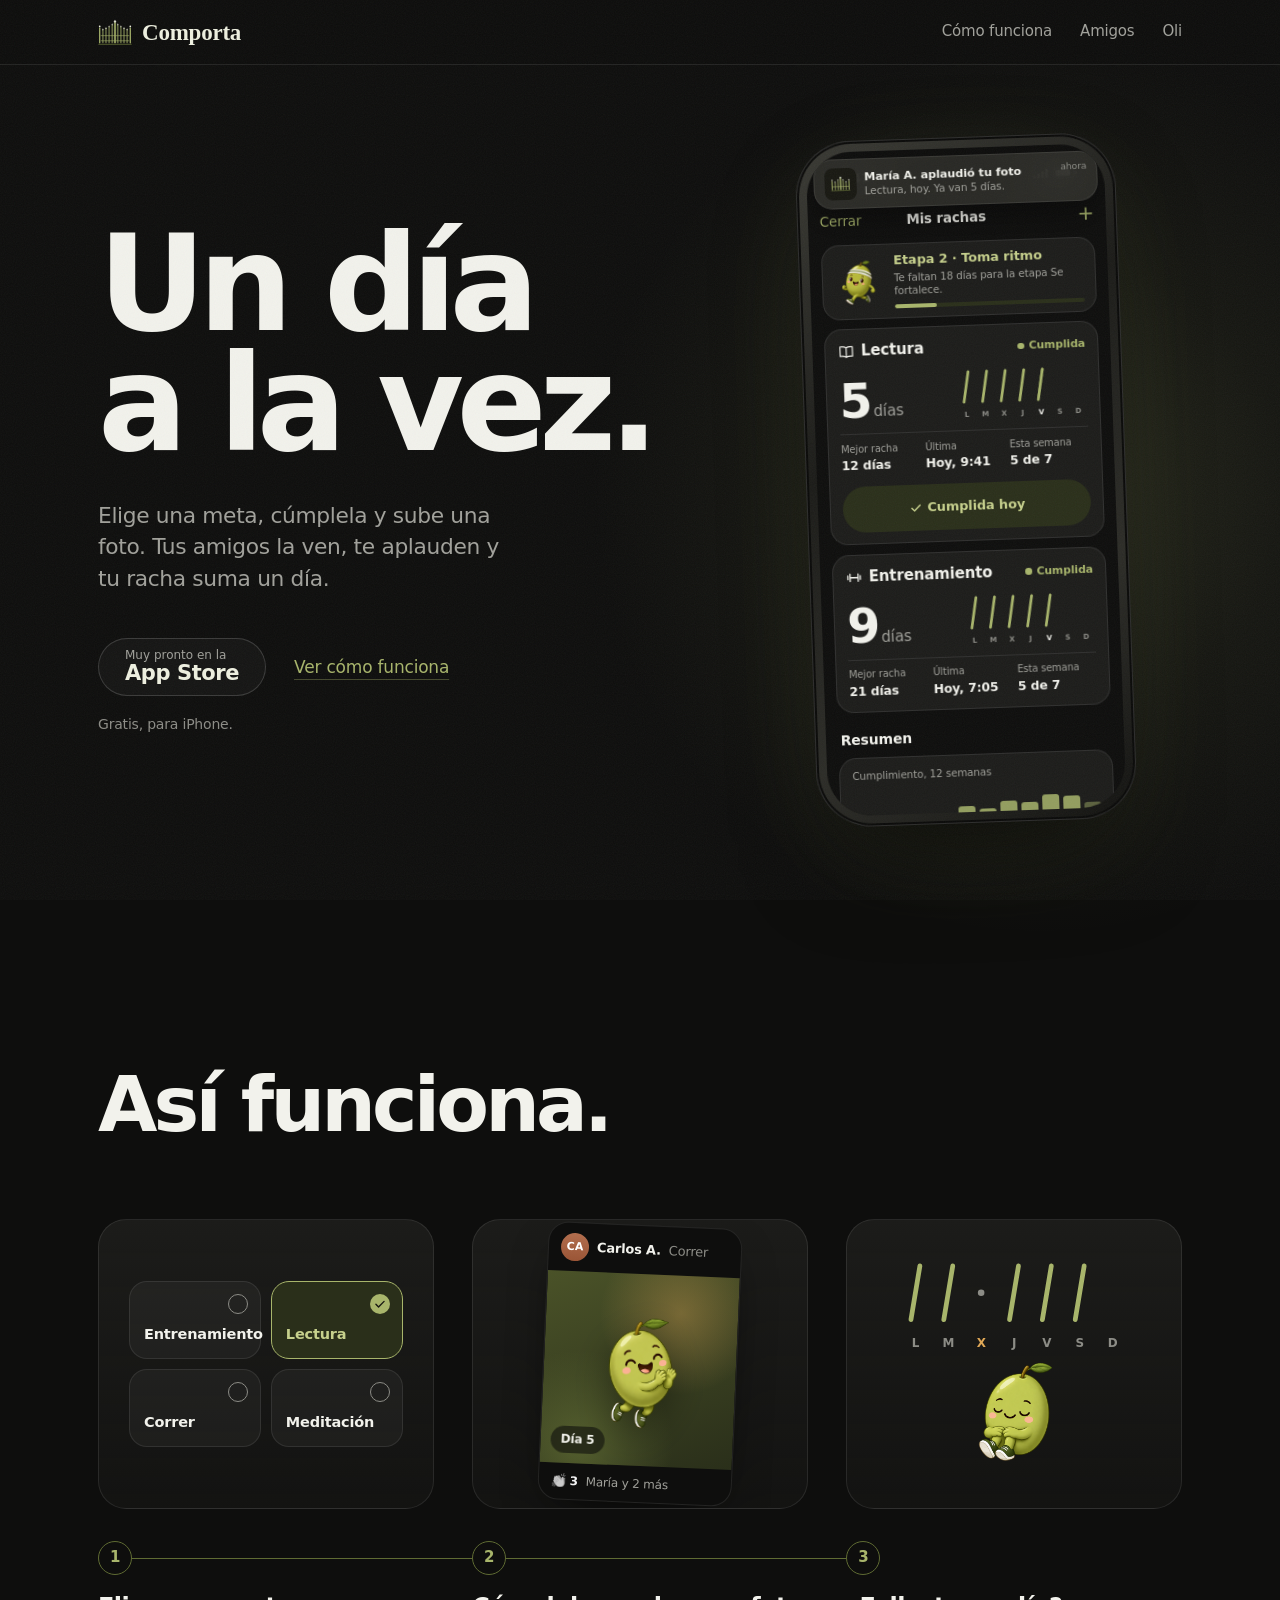
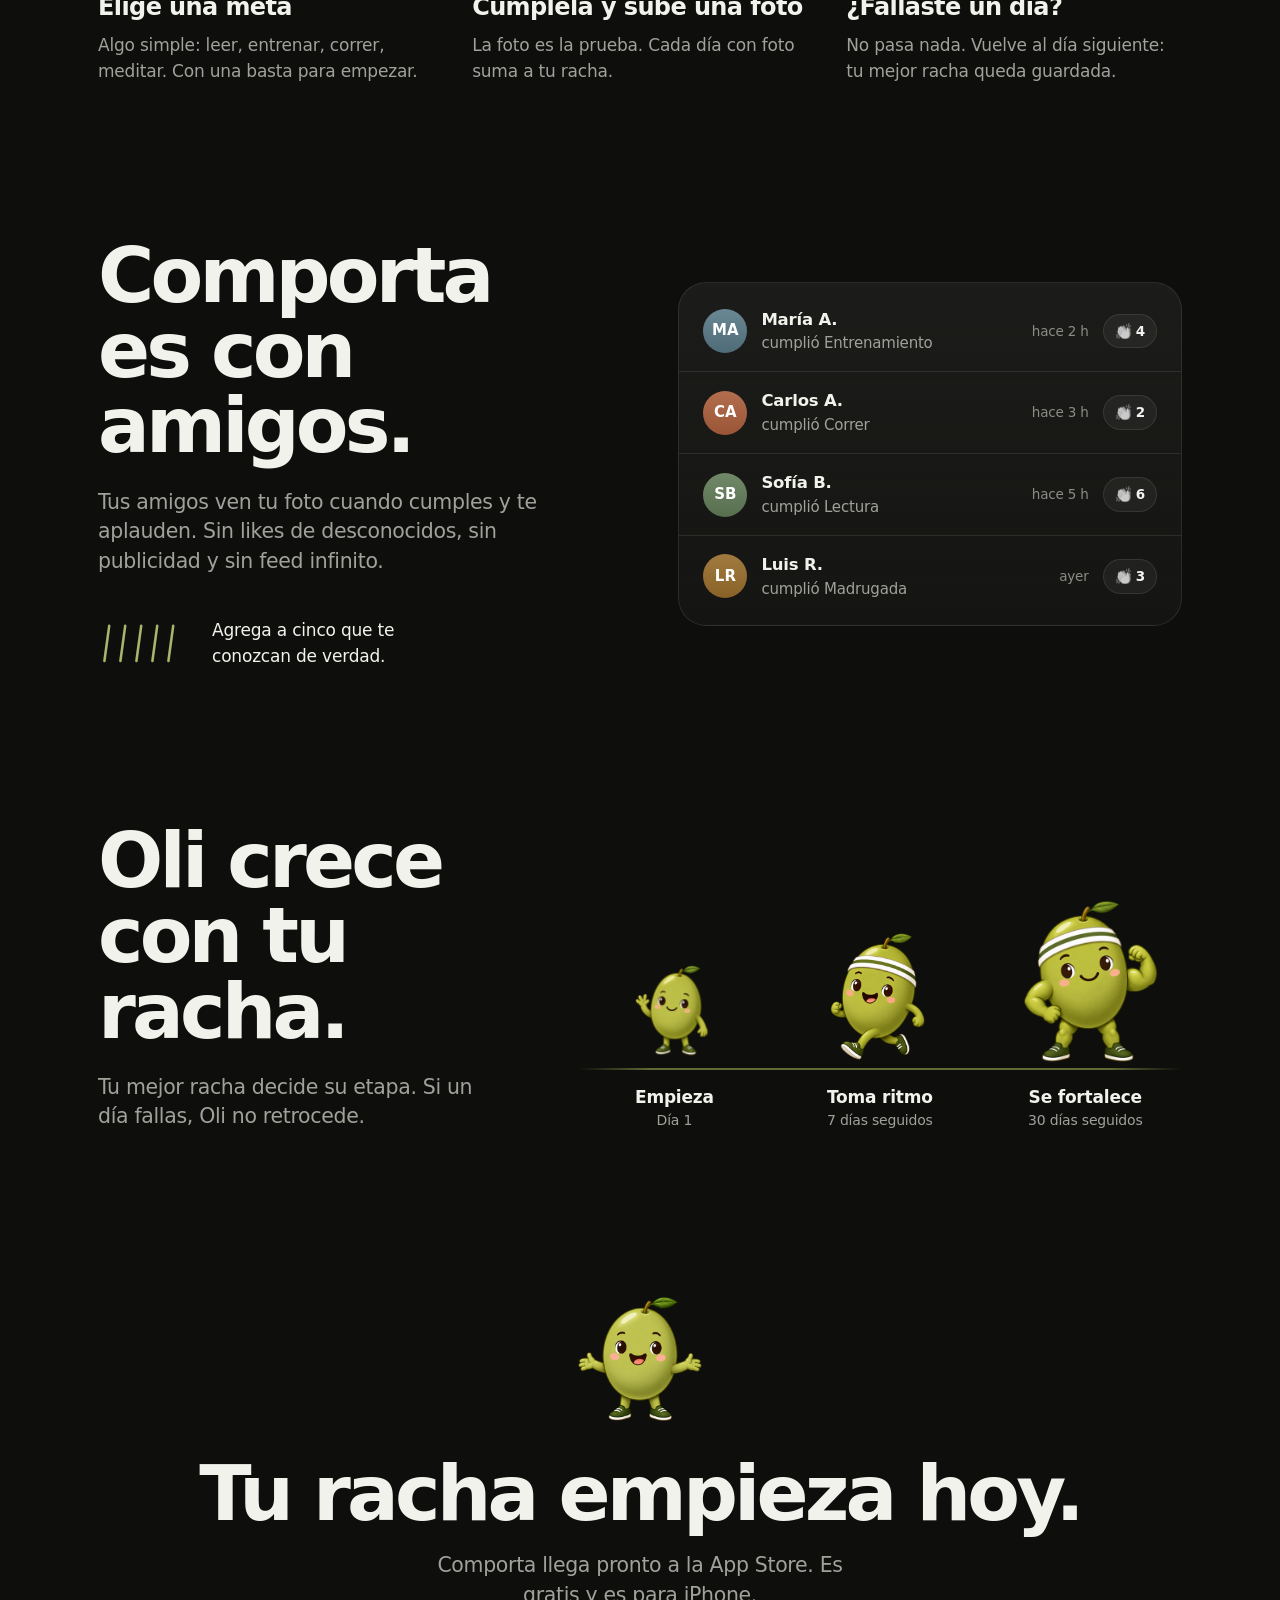
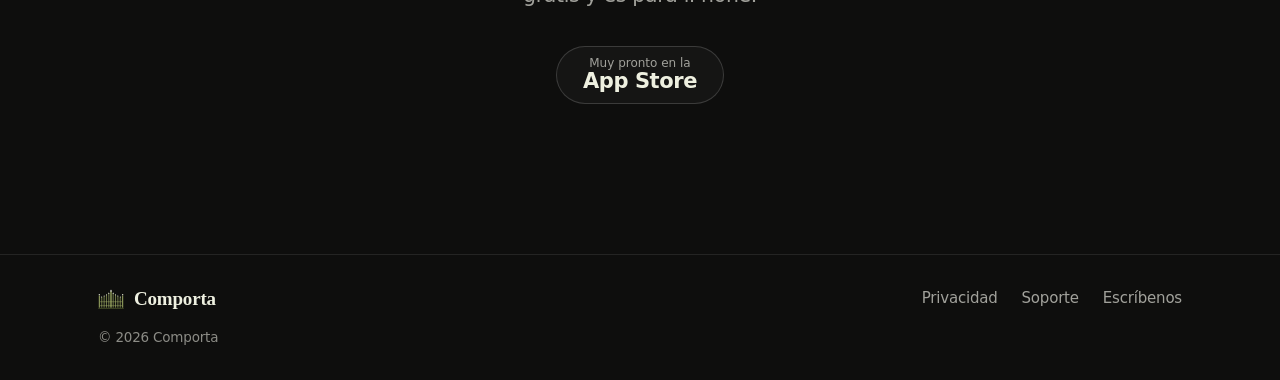
==== commit fa975ac3: "El pie de la portada firma Comporta, no el nombre de Max (#103) Co-Authored-By: Claude Opus 5.5 <nor" ====
--- a/index.html
+++ b/index.html
@@ -305,7 +305,7 @@
       <a href="soporte.html">Soporte</a>
       <a href="mailto:maxiergas12@gmail.com">Escríbenos</a>
     </nav>
-    <p class="pie-firma">© 2026 Maximiliano Ergas</p>
+    <p class="pie-firma">© 2026 Comporta</p>
   </div>
 </footer>
 
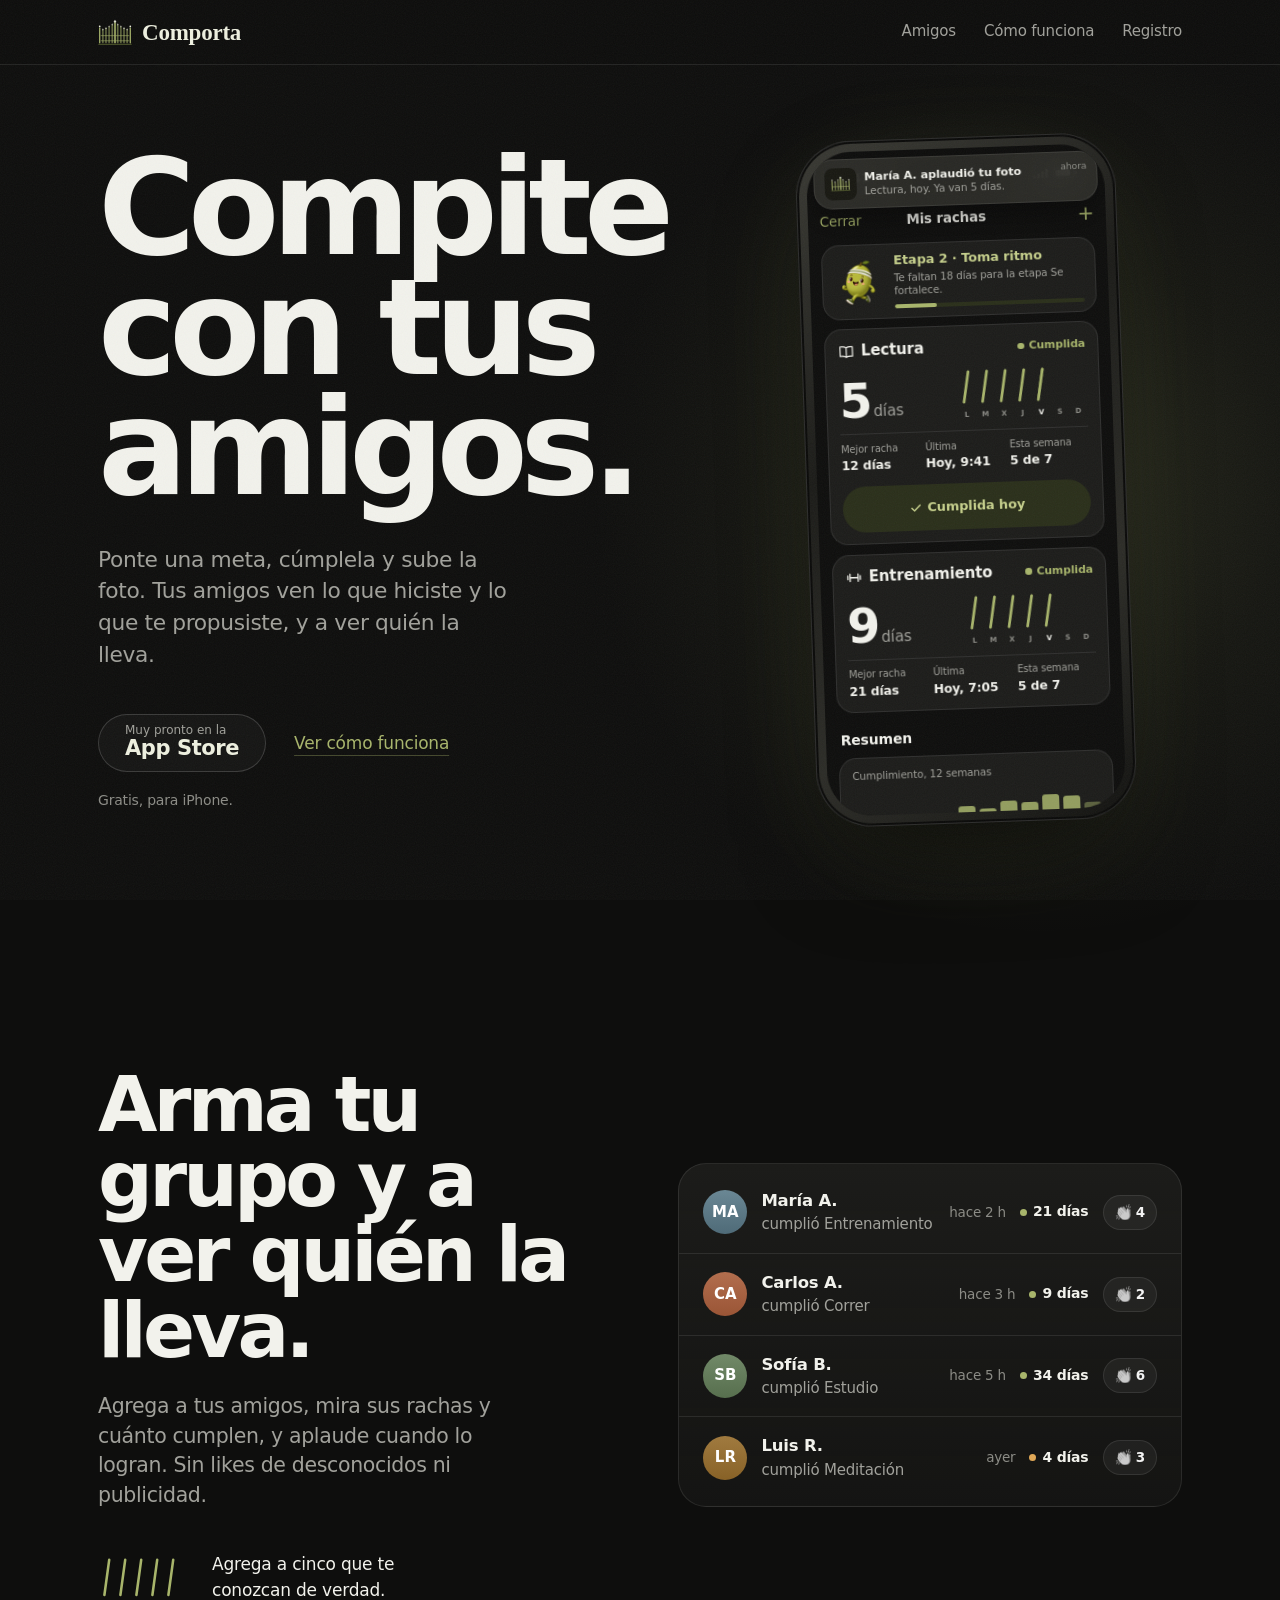
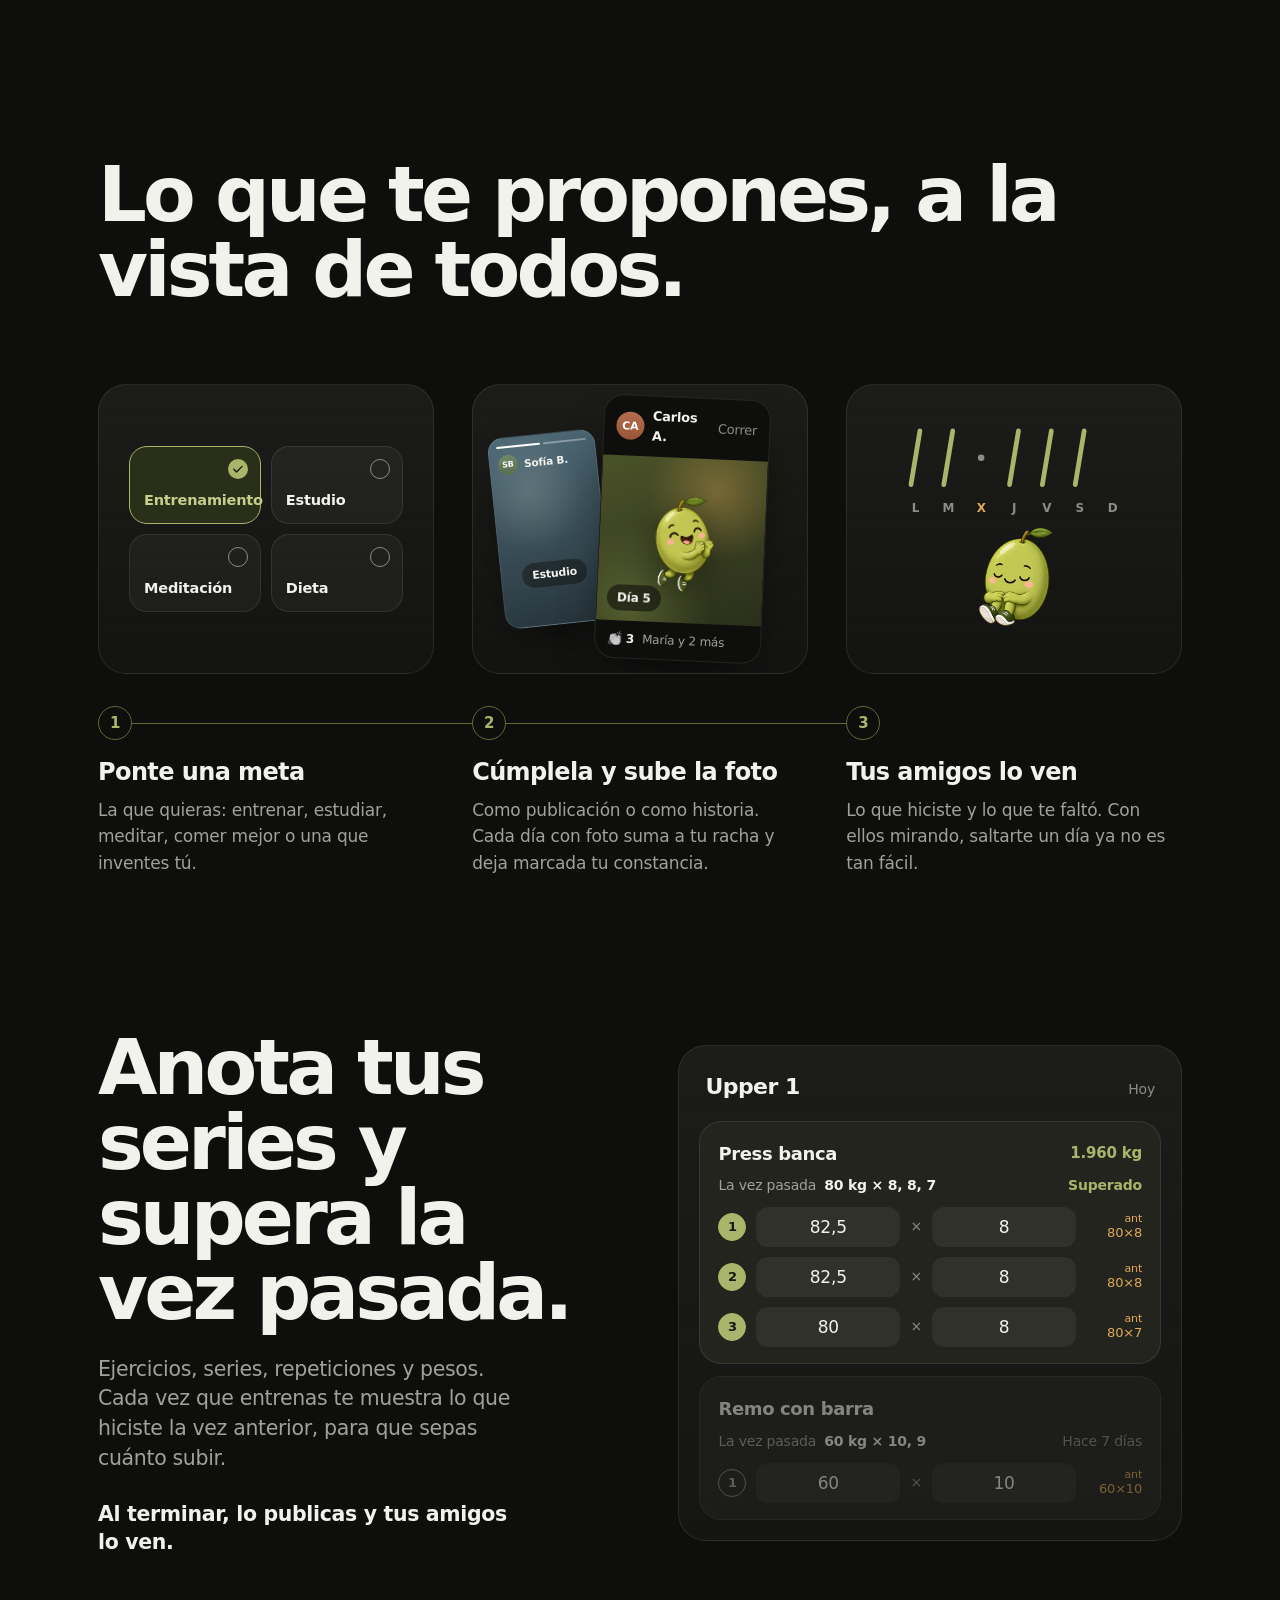
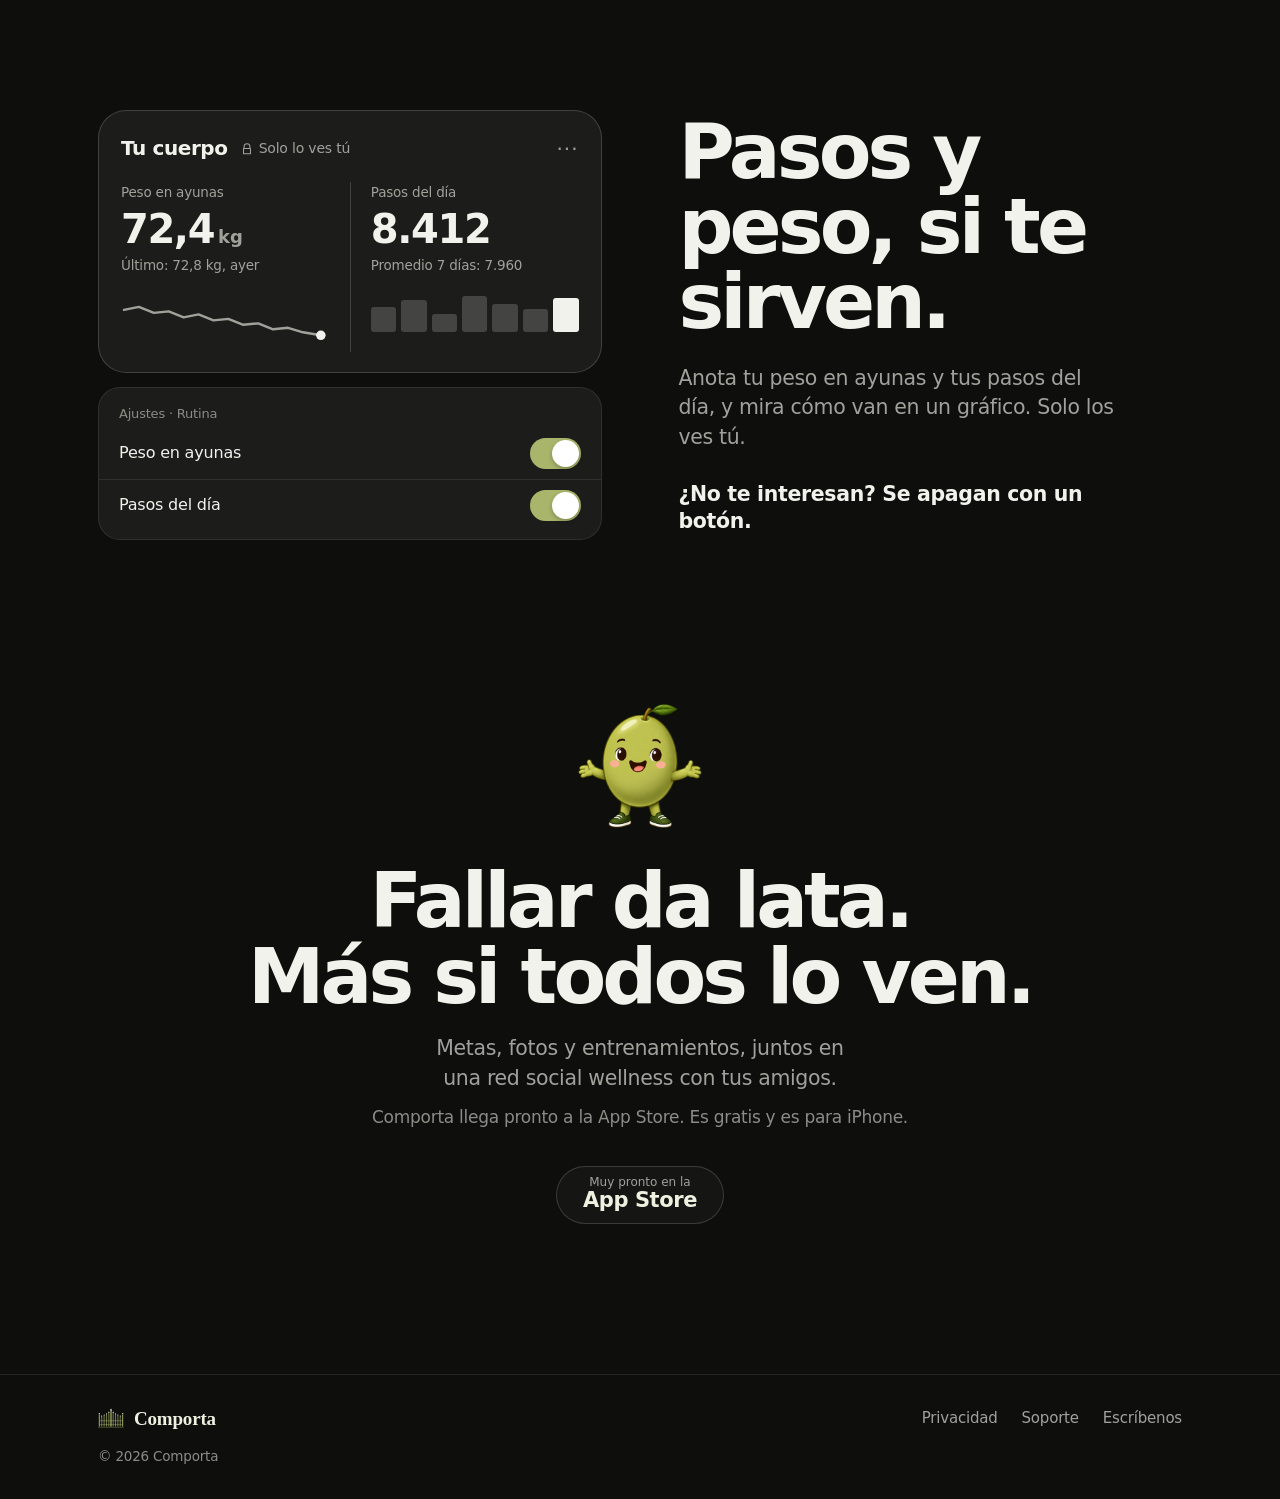
==== commit 1bcc48a3: "La portada cuenta Comporta como la explica Max: amigos, obligación y registro (#138) El orden y los " ====
--- a/index.html
+++ b/index.html
@@ -3,14 +3,14 @@
 <head>
 <meta charset="utf-8">
 <meta name="viewport" content="width=device-width, initial-scale=1, viewport-fit=cover">
-<title>Comporta: un día a la vez</title>
-<meta name="description" content="Elige una meta, cúmplela y sube una foto. Tus amigos la ven, te aplauden y tu racha suma un día. Gratis, para iPhone.">
+<title>Comporta: compite con tus amigos</title>
+<meta name="description" content="Ponte una meta, cúmplela y sube la foto. Tus amigos ven lo que hiciste y lo que te propusiste. Gratis, para iPhone.">
 <meta name="theme-color" content="#0E0E0D">
 <meta name="color-scheme" content="dark">
 <meta property="og:type" content="website">
 <meta property="og:locale" content="es_CL">
-<meta property="og:title" content="Comporta: un día a la vez">
-<meta property="og:description" content="Elige una meta, cúmplela y sube una foto. Tus amigos la ven y tu racha suma un día.">
+<meta property="og:title" content="Comporta: compite con tus amigos">
+<meta property="og:description" content="Ponte una meta, cúmplela y sube la foto. Tus amigos ven lo que hiciste y lo que te propusiste.">
 <meta property="og:image" content="https://maximiliano-ergas.github.io/comporta-web/img/icono-1024.png">
 <link rel="icon" href="img/porton.svg" type="image/svg+xml">
 <link rel="apple-touch-icon" href="img/icono-180.png">
@@ -57,6 +57,7 @@
     <symbol id="libro" viewBox="0 0 24 24"><path d="M12 6.6C10 5.1 7 4.6 3.5 5.1v13c3.5-.5 6.5 0 8.5 1.5 2-1.5 5-2 8.5-1.5v-13C17 4.6 14 5.1 12 6.6zM12 6.6v13" fill="none" stroke="currentColor" stroke-width="1.6" stroke-linejoin="round"/></symbol>
     <symbol id="pesa" viewBox="0 0 24 24"><path d="M6.5 7v10M17.5 7v10M3.5 9.5v5M20.5 9.5v5M6.5 12h11" fill="none" stroke="currentColor" stroke-width="1.8" stroke-linecap="round"/></symbol>
     <symbol id="visto" viewBox="0 0 24 24"><path d="M5 12.5l4.5 4.5L19 7.5" fill="none" stroke="currentColor" stroke-width="2.4" stroke-linecap="round" stroke-linejoin="round"/></symbol>
+    <symbol id="candado" viewBox="0 0 24 24"><path d="M7 11V8a5 5 0 0 1 10 0v3M6 11h12v9H6z" fill="none" stroke="currentColor" stroke-width="1.8" stroke-linejoin="round"/></symbol>
   </defs>
 </svg>
 
@@ -67,9 +68,9 @@
       <span class="marca-palabra">Comporta</span>
     </a>
     <nav class="barra-nav" aria-label="Principal">
+      <a href="#amigos">Amigos</a>
       <a href="#como">Cómo funciona</a>
-      <a href="#amigos">Amigos</a>
-      <a href="#oli">Oli</a>
+      <a href="#registro">Registro</a>
     </nav>
   </div>
 </header>
@@ -78,8 +79,8 @@
 
   <section class="heroe">
     <div class="heroe-texto">
-      <h1 class="heroe-titulo">Un día<br>a la vez.</h1>
-      <p class="heroe-bajada">Elige una meta, cúmplela y sube una foto. Tus amigos la ven, te aplauden y tu racha suma un día.</p>
+      <h1 class="heroe-titulo">Compite con tus amigos.</h1>
+      <p class="heroe-bajada">Ponte una meta, cúmplela y sube la foto. Tus amigos ven lo que hiciste y lo que te propusiste, y a ver quién la lleva.</p>
       <div class="acciones">
         <a class="tienda" data-tienda aria-disabled="true">
           <span class="tienda-arriba" data-tienda-arriba>Muy pronto en la</span>
@@ -197,33 +198,59 @@
     </div>
   </section>
 
+  <section class="seccion amigos" id="amigos">
+    <div class="amigos-texto">
+      <h2 class="titulo">Arma tu grupo y a ver quién la lleva.</h2>
+      <p class="parrafo">Agrega a tus amigos, mira sus rachas y cuánto cumplen, y aplaude cuando lo logran. Sin likes de desconocidos ni publicidad.</p>
+      <div class="cinco">
+        <svg viewBox="0 0 120 56" aria-hidden="true">
+          <line x1="14" y1="6" x2="8" y2="50"/><line x1="34" y1="6" x2="28" y2="50"/><line x1="54" y1="6" x2="48" y2="50"/><line x1="74" y1="6" x2="68" y2="50"/><line x1="94" y1="6" x2="88" y2="50"/>
+        </svg>
+        <p>Agrega a cinco que te conozcan de verdad.</p>
+      </div>
+    </div>
+    <ul class="actividad" aria-label="Ejemplo de lo que ves de tus amigos">
+      <li><span class="mono mono-pizarra" aria-hidden="true">MA</span><div><b>María A.</b><span>cumplió Entrenamiento</span></div><time>hace 2 h</time><span class="dias">21 días</span><span class="aplausos">👏 4</span></li>
+      <li><span class="mono mono-terracota" aria-hidden="true">CA</span><div><b>Carlos A.</b><span>cumplió Correr</span></div><time>hace 3 h</time><span class="dias">9 días</span><span class="aplausos">👏 2</span></li>
+      <li><span class="mono mono-musgo" aria-hidden="true">SB</span><div><b>Sofía B.</b><span>cumplió Estudio</span></div><time>hace 5 h</time><span class="dias">34 días</span><span class="aplausos">👏 6</span></li>
+      <li><span class="mono mono-ocre" aria-hidden="true">LR</span><div><b>Luis R.</b><span>cumplió Meditación</span></div><time>ayer</time><span class="dias dias-corta">4 días</span><span class="aplausos">👏 3</span></li>
+    </ul>
+  </section>
+
   <section class="seccion como" id="como">
-    <h2 class="titulo">Así funciona.</h2>
+    <h2 class="titulo">Lo que te propones, a la vista de todos.</h2>
     <ol class="pasos">
       <li class="paso">
         <div class="paso-visual">
           <div class="metas" aria-hidden="true">
-            <span class="meta">Entrenamiento<i></i></span>
-            <span class="meta meta-elegida">Lectura<i><svg><use href="#visto"/></svg></i></span>
-            <span class="meta">Correr<i></i></span>
+            <span class="meta meta-elegida">Entrenamiento<i><svg><use href="#visto"/></svg></i></span>
+            <span class="meta">Estudio<i></i></span>
             <span class="meta">Meditación<i></i></span>
+            <span class="meta">Dieta<i></i></span>
           </div>
         </div>
         <span class="paso-n" aria-hidden="true">1</span>
-        <h3>Elige una meta</h3>
-        <p>Algo simple: leer, entrenar, correr, meditar. Con una basta para empezar.</p>
+        <h3>Ponte una meta</h3>
+        <p>La que quieras: entrenar, estudiar, meditar, comer mejor o una que inventes tú.</p>
       </li>
       <li class="paso">
         <div class="paso-visual">
-          <figure class="foto" aria-hidden="true">
-            <div class="foto-quien"><span class="mono mono-terracota">CA</span><b>Carlos A.</b><span>Correr</span></div>
-            <div class="foto-imagen"><img src="img/oli-celebra.png" alt="" loading="lazy"><span class="foto-dia">Día 5</span></div>
-            <div class="foto-pie"><span class="foto-aplauso">👏 3</span><span>María y 2 más</span></div>
-          </figure>
+          <div class="fotos" aria-hidden="true">
+            <div class="historia">
+              <div class="historia-barras"><i class="vista"></i><i></i></div>
+              <div class="historia-quien"><span class="mono mono-musgo">SB</span><b>Sofía B.</b></div>
+              <span class="historia-meta">Estudio</span>
+            </div>
+            <figure class="foto">
+              <div class="foto-quien"><span class="mono mono-terracota">CA</span><b>Carlos A.</b><span>Correr</span></div>
+              <div class="foto-imagen"><img src="img/oli-celebra.png" alt="" loading="lazy"><span class="foto-dia">Día 5</span></div>
+              <div class="foto-pie"><span class="foto-aplauso">👏 3</span><span>María y 2 más</span></div>
+            </figure>
+          </div>
         </div>
         <span class="paso-n" aria-hidden="true">2</span>
-        <h3>Cúmplela y sube una foto</h3>
-        <p>La foto es la prueba. Cada día con foto suma a tu racha.</p>
+        <h3>Cúmplela y sube la foto</h3>
+        <p>Como publicación o como historia. Cada día con foto suma a tu racha y deja marcada tu constancia.</p>
       </li>
       <li class="paso">
         <div class="paso-visual">
@@ -245,47 +272,72 @@
           </div>
         </div>
         <span class="paso-n" aria-hidden="true">3</span>
-        <h3>¿Fallaste un día?</h3>
-        <p>No pasa nada. Vuelve al día siguiente: tu mejor racha queda guardada.</p>
+        <h3>Tus amigos lo ven</h3>
+        <p>Lo que hiciste y lo que te faltó. Con ellos mirando, saltarte un día ya no es tan fácil.</p>
       </li>
     </ol>
   </section>
 
-  <section class="seccion amigos" id="amigos">
-    <div class="amigos-texto">
-      <h2 class="titulo">Comporta es con amigos.</h2>
-      <p class="parrafo">Tus amigos ven tu foto cuando cumples y te aplauden. Sin likes de desconocidos, sin publicidad y sin feed infinito.</p>
-      <div class="cinco">
-        <svg viewBox="0 0 120 56" aria-hidden="true">
-          <line x1="14" y1="6" x2="8" y2="50"/><line x1="34" y1="6" x2="28" y2="50"/><line x1="54" y1="6" x2="48" y2="50"/><line x1="74" y1="6" x2="68" y2="50"/><line x1="94" y1="6" x2="88" y2="50"/>
-        </svg>
-        <p>Agrega a cinco que te conozcan de verdad.</p>
-      </div>
-    </div>
-    <ul class="actividad" aria-label="Ejemplo de lo que ves de tus amigos">
-      <li><span class="mono mono-pizarra" aria-hidden="true">MA</span><div><b>María A.</b><span>cumplió Entrenamiento</span></div><time>hace 2 h</time><span class="aplausos">👏 4</span></li>
-      <li><span class="mono mono-terracota" aria-hidden="true">CA</span><div><b>Carlos A.</b><span>cumplió Correr</span></div><time>hace 3 h</time><span class="aplausos">👏 2</span></li>
-      <li><span class="mono mono-musgo" aria-hidden="true">SB</span><div><b>Sofía B.</b><span>cumplió Lectura</span></div><time>hace 5 h</time><span class="aplausos">👏 6</span></li>
-      <li><span class="mono mono-ocre" aria-hidden="true">LR</span><div><b>Luis R.</b><span>cumplió Madrugada</span></div><time>ayer</time><span class="aplausos">👏 3</span></li>
-    </ul>
-  </section>
-
-  <section class="seccion oli" id="oli">
-    <div class="oli-texto">
-      <h2 class="titulo">Oli crece con tu racha.</h2>
-      <p class="parrafo">Tu mejor racha decide su etapa. Si un día fallas, Oli no retrocede.</p>
-    </div>
-    <ol class="etapas">
-      <li class="etapa etapa-1"><img src="img/oli-etapa-1.png" alt="" loading="lazy"><b>Empieza</b><span>Día 1</span></li>
-      <li class="etapa etapa-2"><img src="img/oli-etapa-2.png" alt="" loading="lazy"><b>Toma ritmo</b><span>7 días seguidos</span></li>
-      <li class="etapa etapa-3"><img src="img/oli-etapa-3.png" alt="" loading="lazy"><b>Se fortalece</b><span>30 días seguidos</span></li>
-    </ol>
+  <section class="seccion registro" id="registro">
+    <div class="registro-texto">
+      <h2 class="titulo">Anota tus series y supera la vez pasada.</h2>
+      <p class="parrafo">Ejercicios, series, repeticiones y pesos. Cada vez que entrenas te muestra lo que hiciste la vez anterior, para que sepas cuánto subir.</p>
+      <p class="remate">Al terminar, lo publicas y tus amigos lo ven.</p>
+    </div>
+    <div class="entreno" data-entreno role="img" aria-label="Un entrenamiento en Comporta. En Press banca la vez pasada fueron 80 kilos por 8, 8 y 7. Al confirmar la tercera serie, el volumen pasa de 1.320 a 1.960 kilos y dice Superado.">
+      <div class="entreno-cabeza" aria-hidden="true"><b>Upper 1</b><span>Hoy</span></div>
+      <div class="ejercicio" aria-hidden="true">
+        <div class="ej-titulo"><b>Press banca</b><span class="ej-volumen"><span class="antes">1.320</span><span class="despues">1.960</span> kg</span></div>
+        <div class="ej-pasada">La vez pasada <b>80 kg × 8, 8, 7</b><span class="ej-cuando"><span class="antes">Hace 7 días</span><span class="despues ej-superado">Superado</span></span></div>
+        <div class="serie"><span class="serie-n lista">1</span><span class="serie-campo">82,5</span><span class="serie-x">×</span><span class="serie-campo">8</span><span class="serie-ant"><small>ant</small>80×8</span></div>
+        <div class="serie"><span class="serie-n lista">2</span><span class="serie-campo">82,5</span><span class="serie-x">×</span><span class="serie-campo">8</span><span class="serie-ant"><small>ant</small>80×8</span></div>
+        <div class="serie"><span class="serie-n serie-n-ultima">3</span><span class="serie-campo">80</span><span class="serie-x">×</span><span class="serie-campo">8</span><span class="serie-ant"><small>ant</small>80×7</span></div>
+      </div>
+      <div class="ejercicio ejercicio-siguiente" aria-hidden="true">
+        <div class="ej-titulo"><b>Remo con barra</b></div>
+        <div class="ej-pasada">La vez pasada <b>60 kg × 10, 9</b><span class="ej-cuando">Hace 7 días</span></div>
+        <div class="serie"><span class="serie-n">1</span><span class="serie-campo">60</span><span class="serie-x">×</span><span class="serie-campo">10</span><span class="serie-ant"><small>ant</small>60×10</span></div>
+      </div>
+    </div>
+  </section>
+
+  <section class="seccion cuerpo" id="cuerpo">
+    <div class="cuerpo-texto">
+      <h2 class="titulo">Pasos y peso, si te sirven.</h2>
+      <p class="parrafo">Anota tu peso en ayunas y tus pasos del día, y mira cómo van en un gráfico. Solo los ves tú.</p>
+      <p class="remate">¿No te interesan? Se apagan con un botón.</p>
+    </div>
+    <div class="cuerpo-visual" role="img" aria-label="La tarjeta Tu cuerpo: peso en ayunas 72,4 kilos y 8.412 pasos del día, solo para ti. Debajo, los interruptores de Ajustes que la apagan.">
+      <div class="tarjeta-cuerpo" aria-hidden="true">
+        <div class="tc-cabeza"><b>Tu cuerpo</b><span class="tc-privado"><svg><use href="#candado"/></svg>Solo lo ves tú</span><span class="tc-mas">···</span></div>
+        <div class="tc-mitades">
+          <div class="tc-mitad">
+            <small>Peso en ayunas</small>
+            <div class="tc-cifra">72,4<span>kg</span></div>
+            <small>Último: 72,8 kg, ayer</small>
+            <svg class="tc-linea" viewBox="0 0 140 40"><polyline points="2,12 12,10 22,14 32,13 42,17 52,15 62,19 72,18 82,22 92,21 102,25 112,24 122,27 134,29"/><circle cx="134" cy="29" r="3.2"/></svg>
+          </div>
+          <div class="tc-mitad">
+            <small>Pasos del día</small>
+            <div class="tc-cifra">8.412</div>
+            <small>Promedio 7 días: 7.960</small>
+            <div class="tc-barras"><i style="--h:62%"></i><i style="--h:80%"></i><i style="--h:45%"></i><i style="--h:90%"></i><i style="--h:70%"></i><i style="--h:58%"></i><i class="hoy" style="--h:84%"></i></div>
+          </div>
+        </div>
+      </div>
+      <div class="ajustes" aria-hidden="true">
+        <small class="ajustes-titulo">Ajustes · Rutina</small>
+        <div class="ajuste"><span>Peso en ayunas</span><i class="interruptor"></i></div>
+        <div class="ajuste"><span>Pasos del día</span><i class="interruptor"></i></div>
+      </div>
+    </div>
   </section>
 
   <section class="seccion final">
     <img class="final-oli" src="img/oli-recibe.png" alt="Oli, la mascota de Comporta, con los brazos abiertos" loading="lazy">
-    <h2 class="titulo">Tu racha empieza hoy.</h2>
-    <p class="parrafo" data-final-nota>Comporta llega pronto a la App Store. Es gratis y es para iPhone.</p>
+    <h2 class="titulo">Fallar da lata.<br>Más si todos lo ven.</h2>
+    <p class="parrafo">Metas, fotos y entrenamientos, juntos en una red social wellness con tus amigos.</p>
+    <p class="parrafo final-nota" data-final-nota>Comporta llega pronto a la App Store. Es gratis y es para iPhone.</p>
     <a class="tienda" data-tienda aria-disabled="true">
       <span class="tienda-arriba" data-tienda-arriba>Muy pronto en la</span>
       <span class="tienda-abajo">App Store</span>
--- a/portada.css
+++ b/portada.css
@@ -307,6 +307,29 @@
 /* El aplauso en gris: el emoji amarillo rompía la paleta. */
 .foto-aplauso,.aplausos{filter:grayscale(1)}
 
+/* Publicación e historia: la historia vertical asoma detrás de la foto cuadrada. */
+.fotos{position:relative;display:flex;align-items:center;justify-content:center;width:100%;height:100%}
+.fotos .foto{position:relative;z-index:1;width:min(50%,172px);margin-left:84px}
+.historia{
+  position:absolute;left:calc(50% - 144px);top:50%;width:108px;aspect-ratio:9/16;
+  transform:translateY(-50%) rotate(-6deg);border-radius:16px;overflow:hidden;
+  border:1px solid var(--filete);box-shadow:0 20px 50px -20px rgba(0,0,0,.8);
+  background:
+    radial-gradient(70% 45% at 35% 30%,rgba(238,240,224,.16),transparent 70%),
+    linear-gradient(170deg,#4F6B78,#26343A);
+}
+.historia-barras{display:flex;gap:3px;padding:8px 8px 0}
+.historia-barras i{flex:1;height:2px;border-radius:2px;background:rgba(255,255,255,.35)}
+.historia-barras .vista{background:#fff}
+.historia-quien{display:flex;align-items:center;gap:6px;padding:7px 8px;font-size:10.5px}
+.historia-quien .mono{width:20px;height:20px;font-size:8px}
+.historia-quien b{font-weight:600}
+.historia-meta{
+  position:absolute;left:50%;bottom:20%;transform:translateX(-50%);
+  padding:4px 10px;border-radius:999px;background:rgba(14,14,13,.45);
+  font-size:11px;font-weight:600;white-space:nowrap;
+}
+
 .semana-falla{display:flex;flex-direction:column;align-items:center;gap:6px}
 .semana-grande{width:230px;height:auto;overflow:visible}
 .semana-grande .p-dias text{font-size:8px}
@@ -341,34 +364,87 @@
 .actividad b{display:block;font-size:16.5px;font-weight:600}
 .actividad div span{display:block;font-size:15px;color:var(--texto-2)}
 .actividad time{font-size:13.5px;color:var(--texto-3);white-space:nowrap}
+/* La racha de cada uno, con el punto de la app: oliva desde 7 días, ámbar antes. */
+.dias{display:inline-flex;align-items:center;gap:6px;font-size:14px;font-weight:600;font-variant-numeric:tabular-nums;white-space:nowrap}
+.dias::before{content:"";width:7px;height:7px;border-radius:50%;background:var(--oliva)}
+.dias-corta::before{background:var(--ambar)}
 .aplausos{
   font-size:13.5px;font-weight:600;padding:6px 11px;border-radius:999px;
   background:rgba(255,255,255,.05);border:1px solid var(--filete);white-space:nowrap;
 }
 
-/* Oli: tres etapas paradas sobre el mismo umbral, cada una más grande. */
-.oli{display:grid;grid-template-columns:minmax(0,.8fr) minmax(0,1.2fr);gap:clamp(40px,6vw,96px);align-items:end}
-.etapas{
-  list-style:none;margin:0;padding:0 0 0;
-  display:grid;grid-template-columns:repeat(3,minmax(0,1fr));align-items:end;gap:12px;
-  position:relative;
-}
-.etapas::after{
-  content:"";position:absolute;left:0;right:0;bottom:62px;height:2px;border-radius:2px;
-  background:linear-gradient(90deg,transparent,var(--oliva-hondo) 12%,var(--oliva-hondo) 88%,transparent);
-}
-.etapa{display:flex;flex-direction:column;align-items:center;text-align:center}
-.etapa img{width:100%;height:auto;object-fit:contain;margin-bottom:8px}
-.etapa-1 img{max-width:56%}
-.etapa-2 img{max-width:74%}
-.etapa-3 img{max-width:92%}
-.etapa b{font-size:17px;font-weight:600;margin-top:10px}
-.etapa span{font-size:14px;color:var(--texto-2)}
+/* Registro y cuerpo: el texto a un lado y la pantalla de la app al otro, como Amigos. */
+.registro,.cuerpo{display:grid;grid-template-columns:minmax(0,1fr) minmax(0,1fr);gap:clamp(40px,6vw,96px);align-items:center}
+.cuerpo-visual{order:-1}
+.remate{margin:28px 0 0;max-width:30ch;font-size:clamp(19px,1.6vw,22px);font-weight:600;line-height:1.35;letter-spacing:-.016em;color:var(--texto)}
+
+/* El entrenamiento: las tarjetas de Rutina, con la vez pasada en cada ejercicio. */
+.entreno{
+  padding:20px;border-radius:28px;
+  background:linear-gradient(180deg,var(--superficie),rgba(28,28,26,.5));border:1px solid var(--filete);
+}
+.entreno-cabeza{display:flex;align-items:baseline;justify-content:space-between;padding:4px 6px 16px}
+.entreno-cabeza b{font-size:22px;font-weight:700;letter-spacing:-.025em}
+.entreno-cabeza span{font-size:14px;color:var(--texto-3)}
+.ejercicio{padding:18px 18px 16px;border-radius:22px;background:var(--superficie-alta);border:1px solid var(--filete)}
+.ejercicio + .ejercicio{margin-top:12px}
+.ejercicio-siguiente{opacity:.5}
+.ej-titulo{display:flex;align-items:center;justify-content:space-between;gap:12px}
+.ej-titulo b{font-size:18px;font-weight:600;letter-spacing:-.02em}
+.ej-volumen{font-size:15px;font-weight:600;color:var(--oliva);font-variant-numeric:tabular-nums;white-space:nowrap}
+.ej-pasada{display:flex;align-items:baseline;flex-wrap:wrap;gap:4px 8px;margin:8px 0 6px;font-size:14px;color:var(--texto-2)}
+.ej-pasada b{font-weight:600;color:var(--texto);font-variant-numeric:tabular-nums}
+.ej-cuando{margin-left:auto;color:var(--texto-3)}
+.ej-superado{color:var(--oliva);font-weight:600}
+.serie{display:grid;grid-template-columns:28px minmax(0,1fr) 12px minmax(0,1fr) 56px;align-items:center;gap:10px;margin-top:10px}
+.serie-n{
+  display:flex;align-items:center;justify-content:center;width:28px;height:28px;border-radius:50%;
+  border:1.5px solid var(--texto-3);font-size:13px;font-weight:600;color:var(--texto-2);
+  transition:background .4s ease,border-color .4s ease,color .4s ease;
+}
+.serie-n.lista,.superado .serie-n-ultima{background:var(--oliva);border-color:var(--oliva);color:var(--tinta)}
+.serie-campo{display:flex;align-items:center;justify-content:center;height:40px;border-radius:12px;background:rgba(255,255,255,.06);font-size:17px;font-variant-numeric:tabular-nums}
+.serie-x{text-align:center;font-size:14px;color:var(--texto-3)}
+.serie-ant{text-align:right;font-size:13px;line-height:1.15;color:var(--ambar);font-variant-numeric:tabular-nums;white-space:nowrap}
+.serie-ant small{display:block;font-size:11px}
+/* Al confirmar la tercera serie, el volumen pasa al de la vez pasada y la fecha cambia a «Superado». */
+.superado .antes{display:none}
+.superado .despues{display:inline}
+
+/* Tu cuerpo: la tarjeta de arriba de Rutina y los interruptores de Ajustes que la apagan. */
+.cuerpo-visual{display:flex;flex-direction:column;gap:14px}
+.tarjeta-cuerpo{padding:22px 22px 20px;border-radius:28px;background:var(--superficie);border:1px solid var(--filete-fuerte)}
+.tc-cabeza{display:flex;align-items:center;gap:12px}
+.tc-cabeza b{font-size:20px;font-weight:600;letter-spacing:-.02em}
+.tc-privado{display:inline-flex;align-items:center;gap:5px;font-size:14px;color:var(--texto-2);white-space:nowrap}
+.tc-privado svg{width:14px;height:14px}
+.tc-mas{margin-left:auto;font-size:20px;line-height:1;color:var(--texto-2);letter-spacing:.05em}
+.tc-mitades{display:grid;grid-template-columns:minmax(0,1fr) minmax(0,1fr);margin-top:18px}
+.tc-mitad{display:flex;flex-direction:column;gap:4px;min-width:0}
+.tc-mitad:first-child{padding-right:20px}
+.tc-mitad + .tc-mitad{padding-left:20px;border-left:1px solid var(--filete-fuerte)}
+.tc-mitad small{font-size:13.5px;color:var(--texto-2)}
+.tc-cifra{font-size:40px;font-weight:700;line-height:1.1;letter-spacing:-.035em;font-variant-numeric:tabular-nums}
+.tc-cifra span{margin-left:4px;font-size:18px;font-weight:600;letter-spacing:0;color:var(--texto-2)}
+/* El peso va en gris, sin verde ni rojo: la app no sabe si bajar es lo bueno. */
+.tc-linea{width:100%;height:auto;margin-top:12px;overflow:visible}
+.tc-linea polyline{fill:none;stroke:var(--texto-2);stroke-width:1.6;stroke-linecap:round;stroke-linejoin:round}
+.tc-linea circle{fill:var(--texto)}
+.tc-barras{display:flex;align-items:flex-end;gap:5px;height:40px;margin-top:12px}
+.tc-barras i{flex:1;height:var(--h);border-radius:3px;background:rgba(255,255,255,.18)}
+.tc-barras .hoy{background:var(--texto)}
+.ajustes{padding:8px 0;border-radius:22px;background:var(--superficie);border:1px solid var(--filete)}
+.ajustes-titulo{display:block;padding:8px 20px 4px;font-size:13px;color:var(--texto-3)}
+.ajuste{display:flex;align-items:center;justify-content:space-between;padding:10px 20px;font-size:16px}
+.ajuste + .ajuste{border-top:1px solid var(--filete)}
+.interruptor{position:relative;flex:none;width:51px;height:31px;border-radius:999px;background:var(--oliva)}
+.interruptor::after{content:"";position:absolute;right:2px;top:2px;width:27px;height:27px;border-radius:50%;background:#fff;box-shadow:0 2px 4px rgba(0,0,0,.25)}
 
 /* Cierre */
 .final{display:flex;flex-direction:column;align-items:center;text-align:center;padding-bottom:clamp(96px,12vw,150px)}
 .final-oli{width:150px;height:auto;margin-bottom:20px}
-.final .parrafo{margin:20px auto 36px}
+.final .parrafo{margin:20px auto 0}
+.final .final-nota{margin:12px auto 36px;max-width:none;font-size:17px;color:var(--texto-3)}
 
 /* Pie */
 .pie{border-top:1px solid var(--filete)}
@@ -393,8 +469,8 @@
   .paso-visual{height:300px}
   .pasos{grid-template-columns:1fr;gap:56px}
   .pasos::before{display:none}
-  .amigos,.oli{grid-template-columns:1fr}
-  .oli{align-items:start}
+  .amigos,.registro,.cuerpo{grid-template-columns:1fr}
+  .cuerpo-visual{order:0}
 }
 @media (max-width:640px){
   body{font-size:17px}
@@ -406,10 +482,20 @@
   .actividad li{padding:14px 16px;gap:12px}
   .actividad .mono{width:38px;height:38px;font-size:13px}
   .actividad time{display:none}
-  .etapas::after{bottom:58px}
-  .etapa b{font-size:15px}
-  .etapa span{font-size:12.5px;white-space:nowrap}
+  .entreno{padding:14px}
+  .entreno-cabeza{padding:4px 6px 12px}
+  .ejercicio{padding:16px 14px 14px}
+  .ej-pasada{font-size:13.5px}
+  .serie{grid-template-columns:28px minmax(0,1fr) 10px minmax(0,1fr) 48px;gap:8px}
+  .tarjeta-cuerpo{padding:18px 16px}
+  .tc-cifra{font-size:34px}
+  .tc-mitad:first-child{padding-right:14px}
+  .tc-mitad + .tc-mitad{padding-left:14px}
   .pie-nav{margin-left:0}
+}
+/* En un iPhone no caben la meta, la racha y el aplauso en la misma fila: se queda la racha. */
+@media (max-width:430px){
+  .actividad .aplausos{display:none}
 }
 
 /* ---------- Reducir movimiento ---------- */
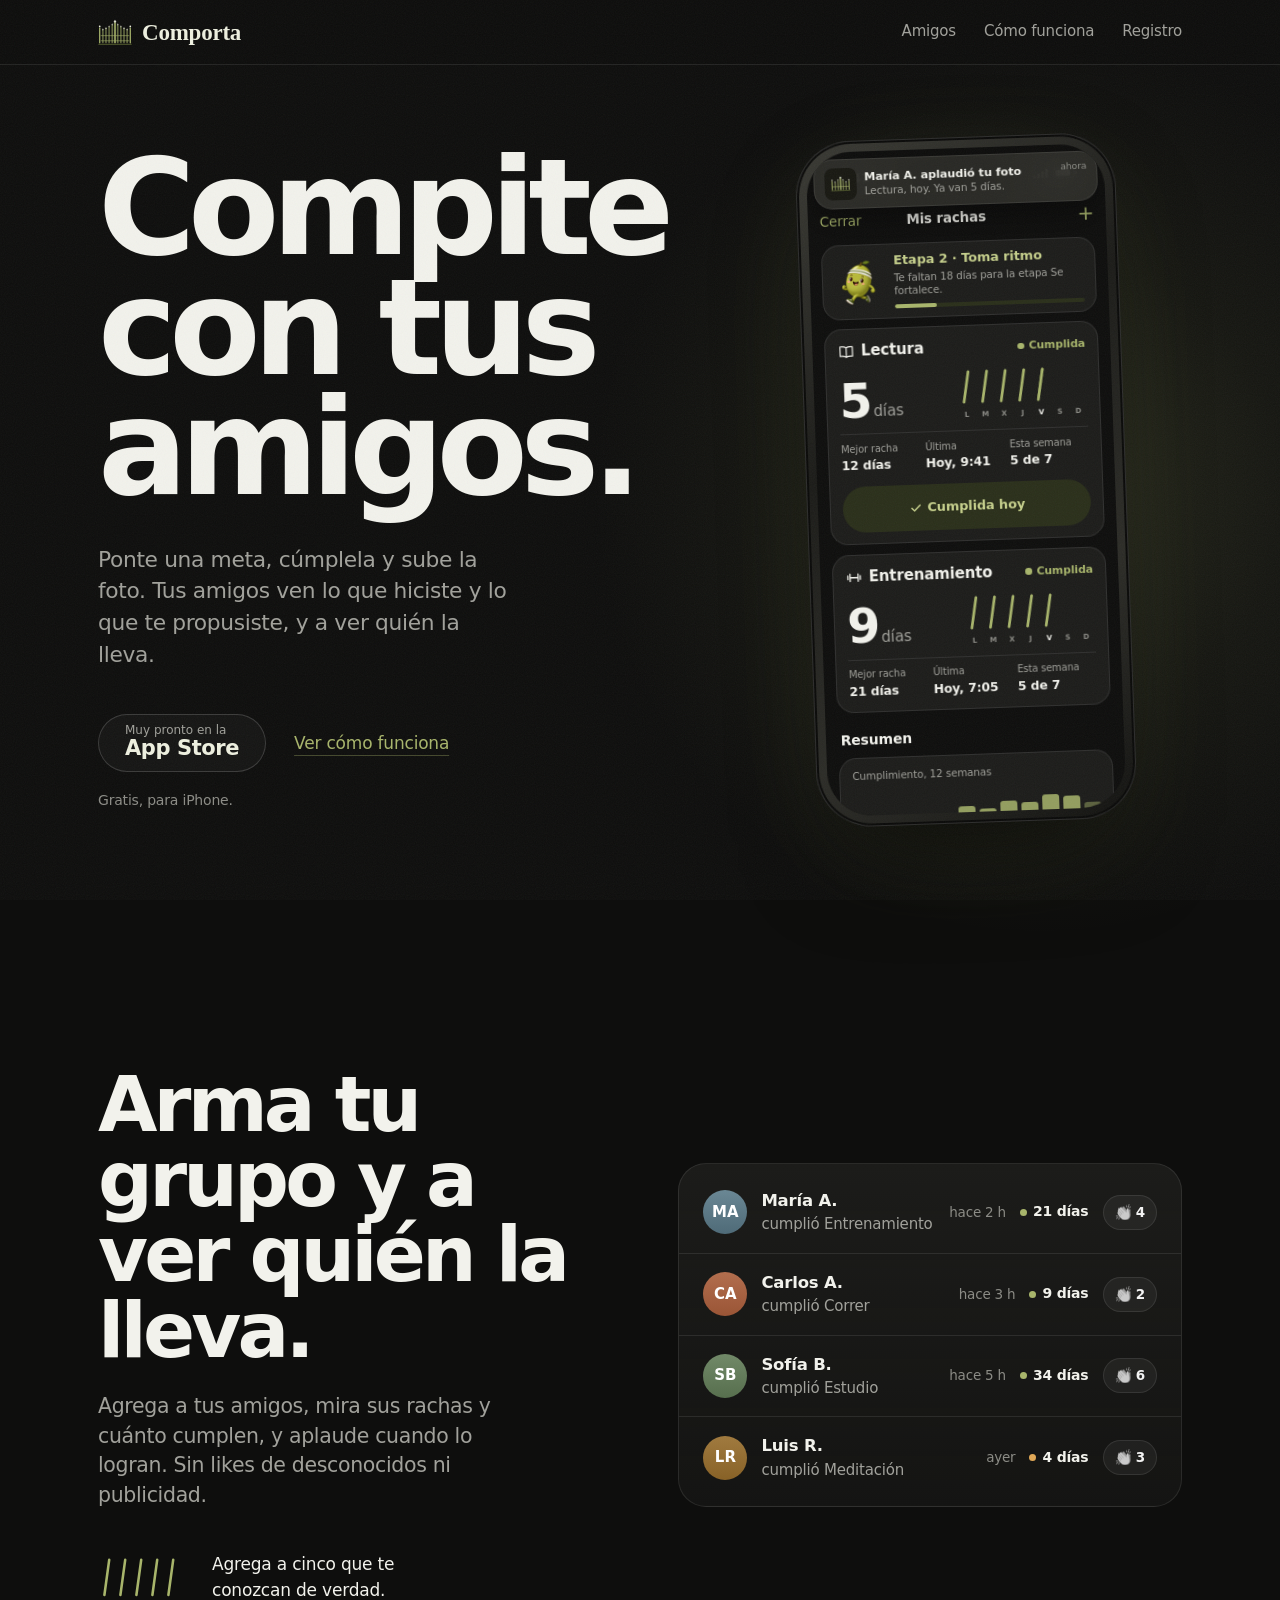
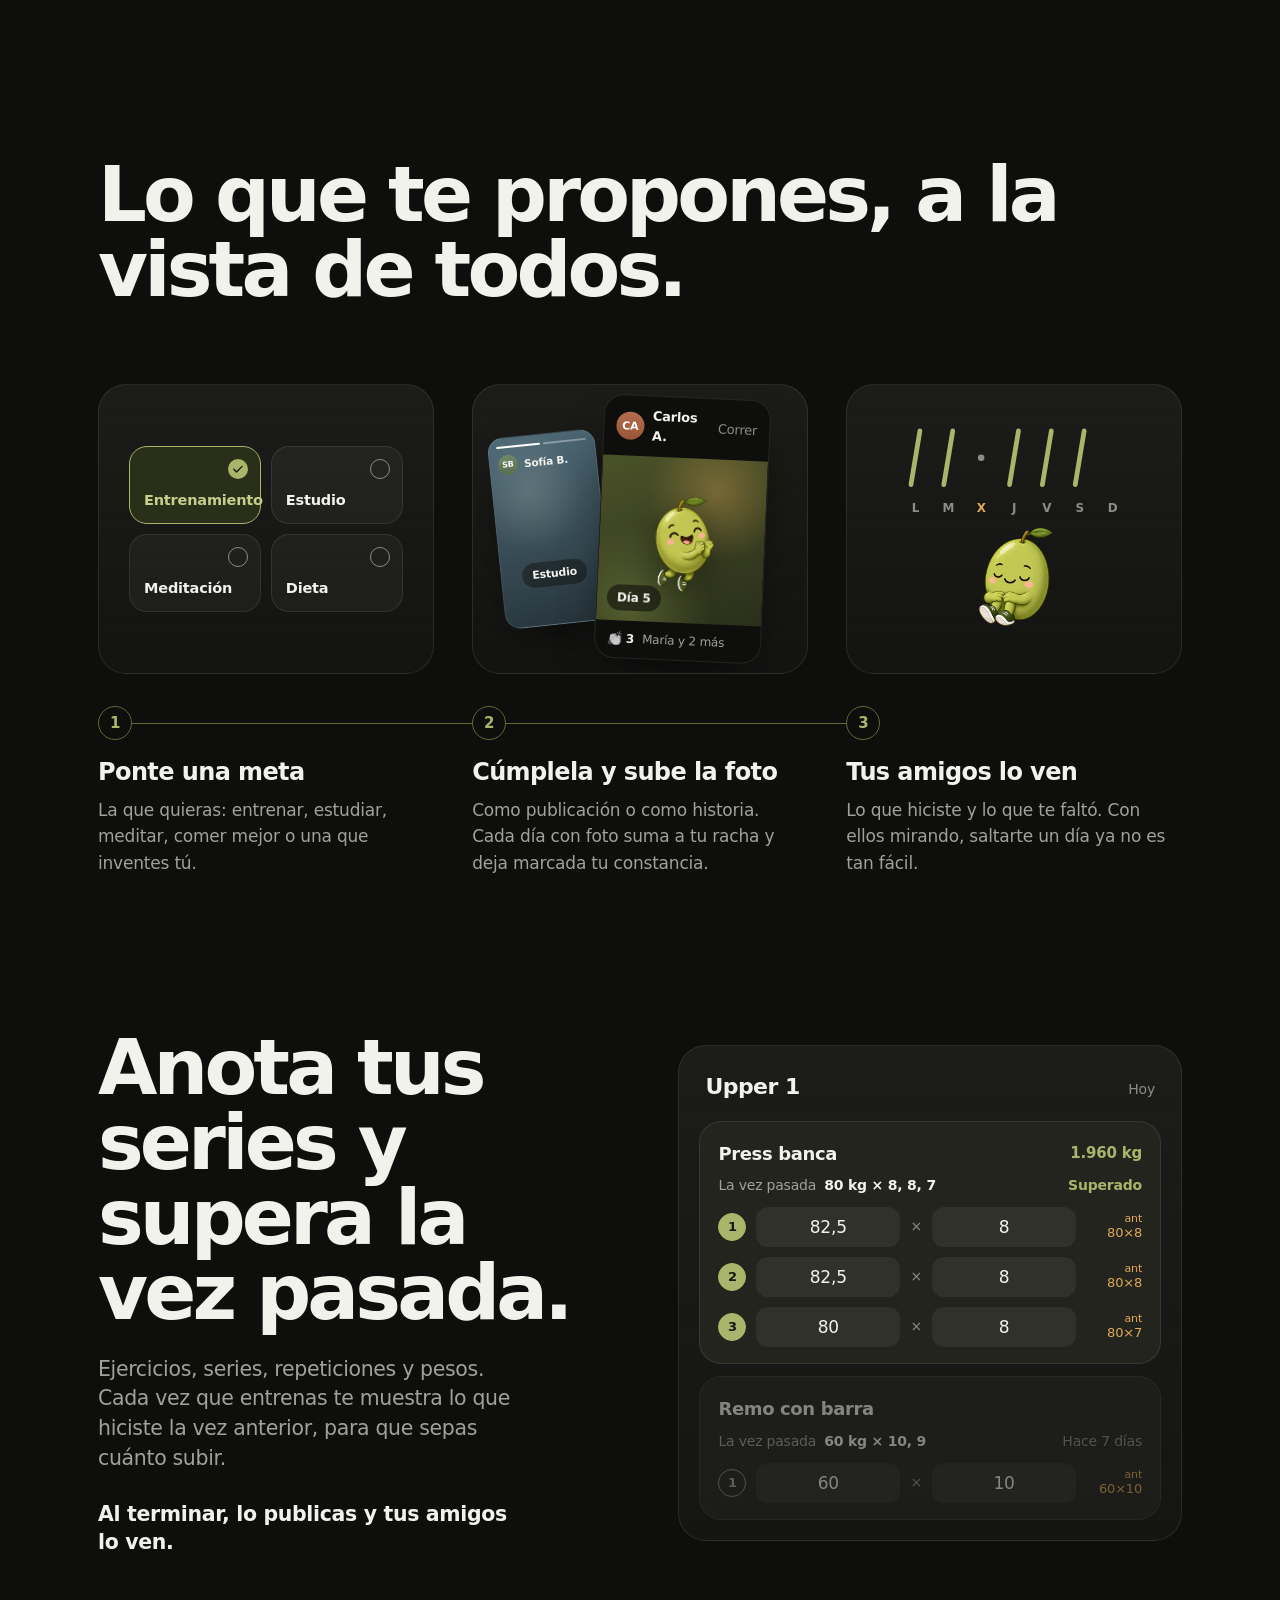
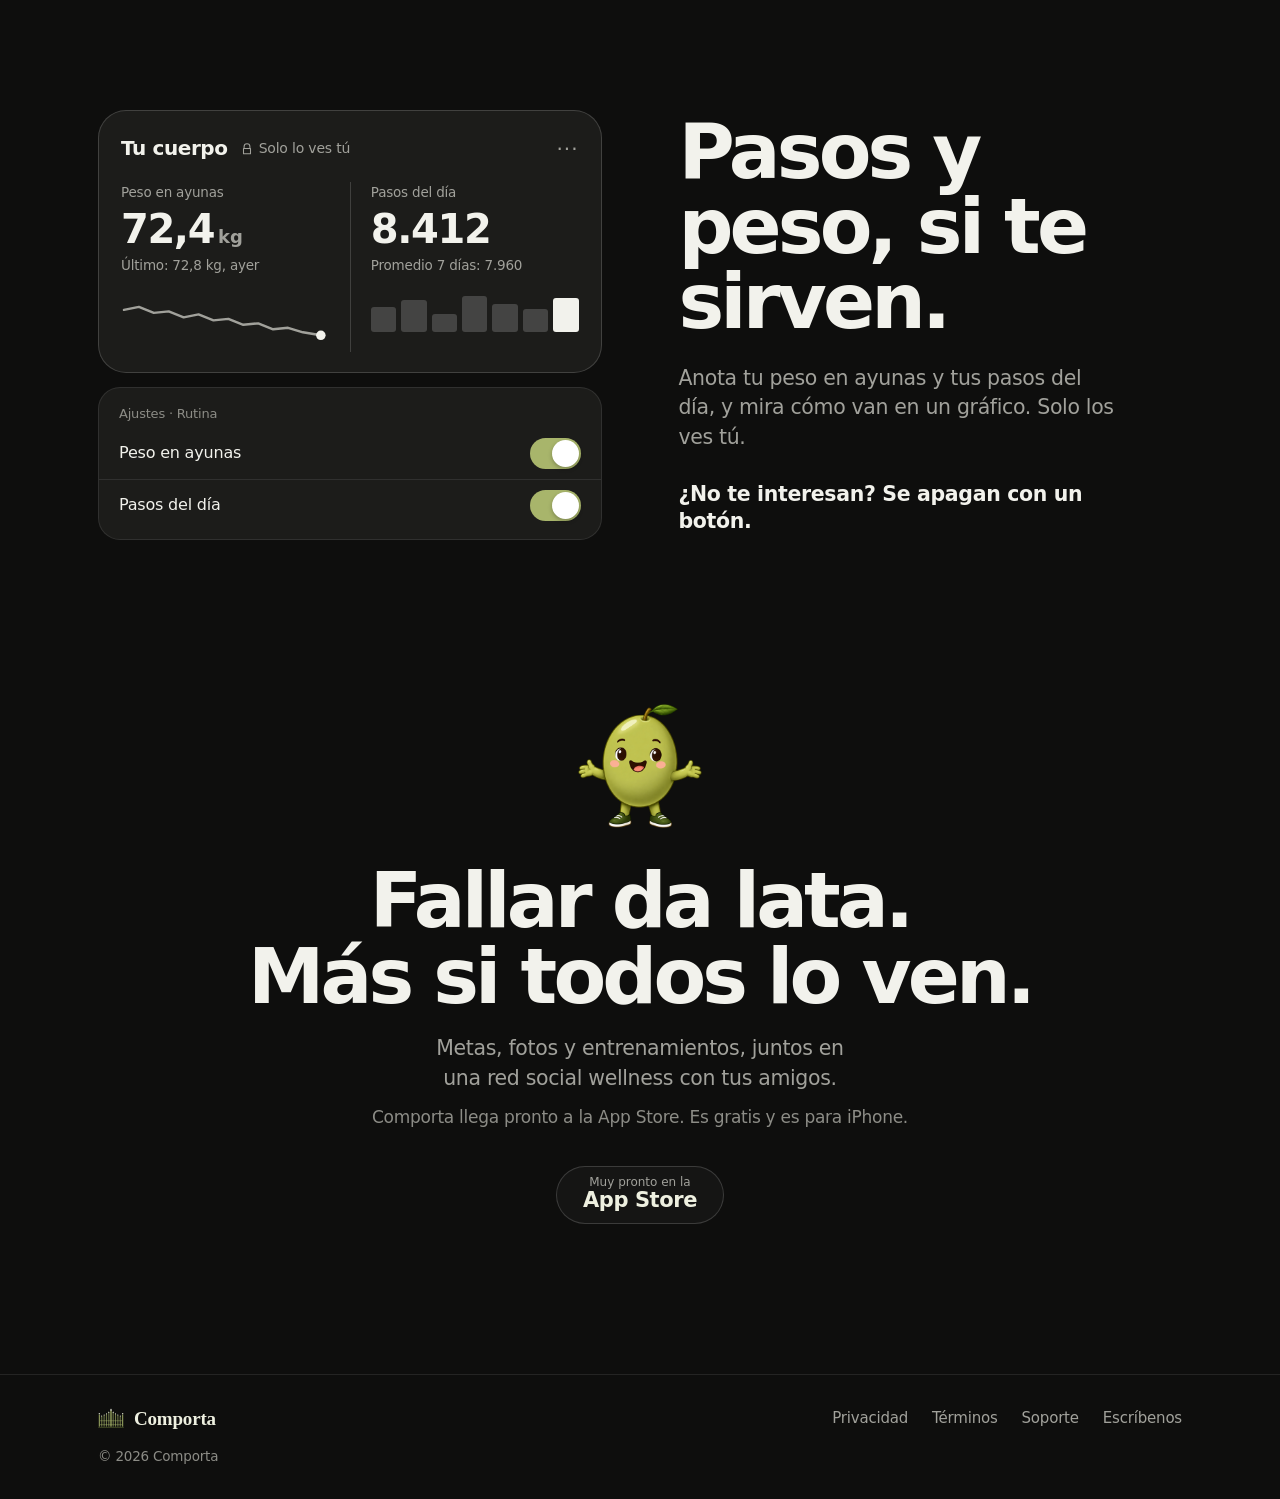
==== commit 5084c5de: "Términos de uso: tolerancia cero, 16 años y qué pasa con una denuncia (#152) La misma página que doc" ====
--- a/index.html
+++ b/index.html
@@ -354,6 +354,7 @@
     </a>
     <nav class="pie-nav" aria-label="Legal y contacto">
       <a href="privacidad.html">Privacidad</a>
+      <a href="terminos.html">Términos</a>
       <a href="soporte.html">Soporte</a>
       <a href="mailto:maxiergas12@gmail.com">Escríbenos</a>
     </nav>
